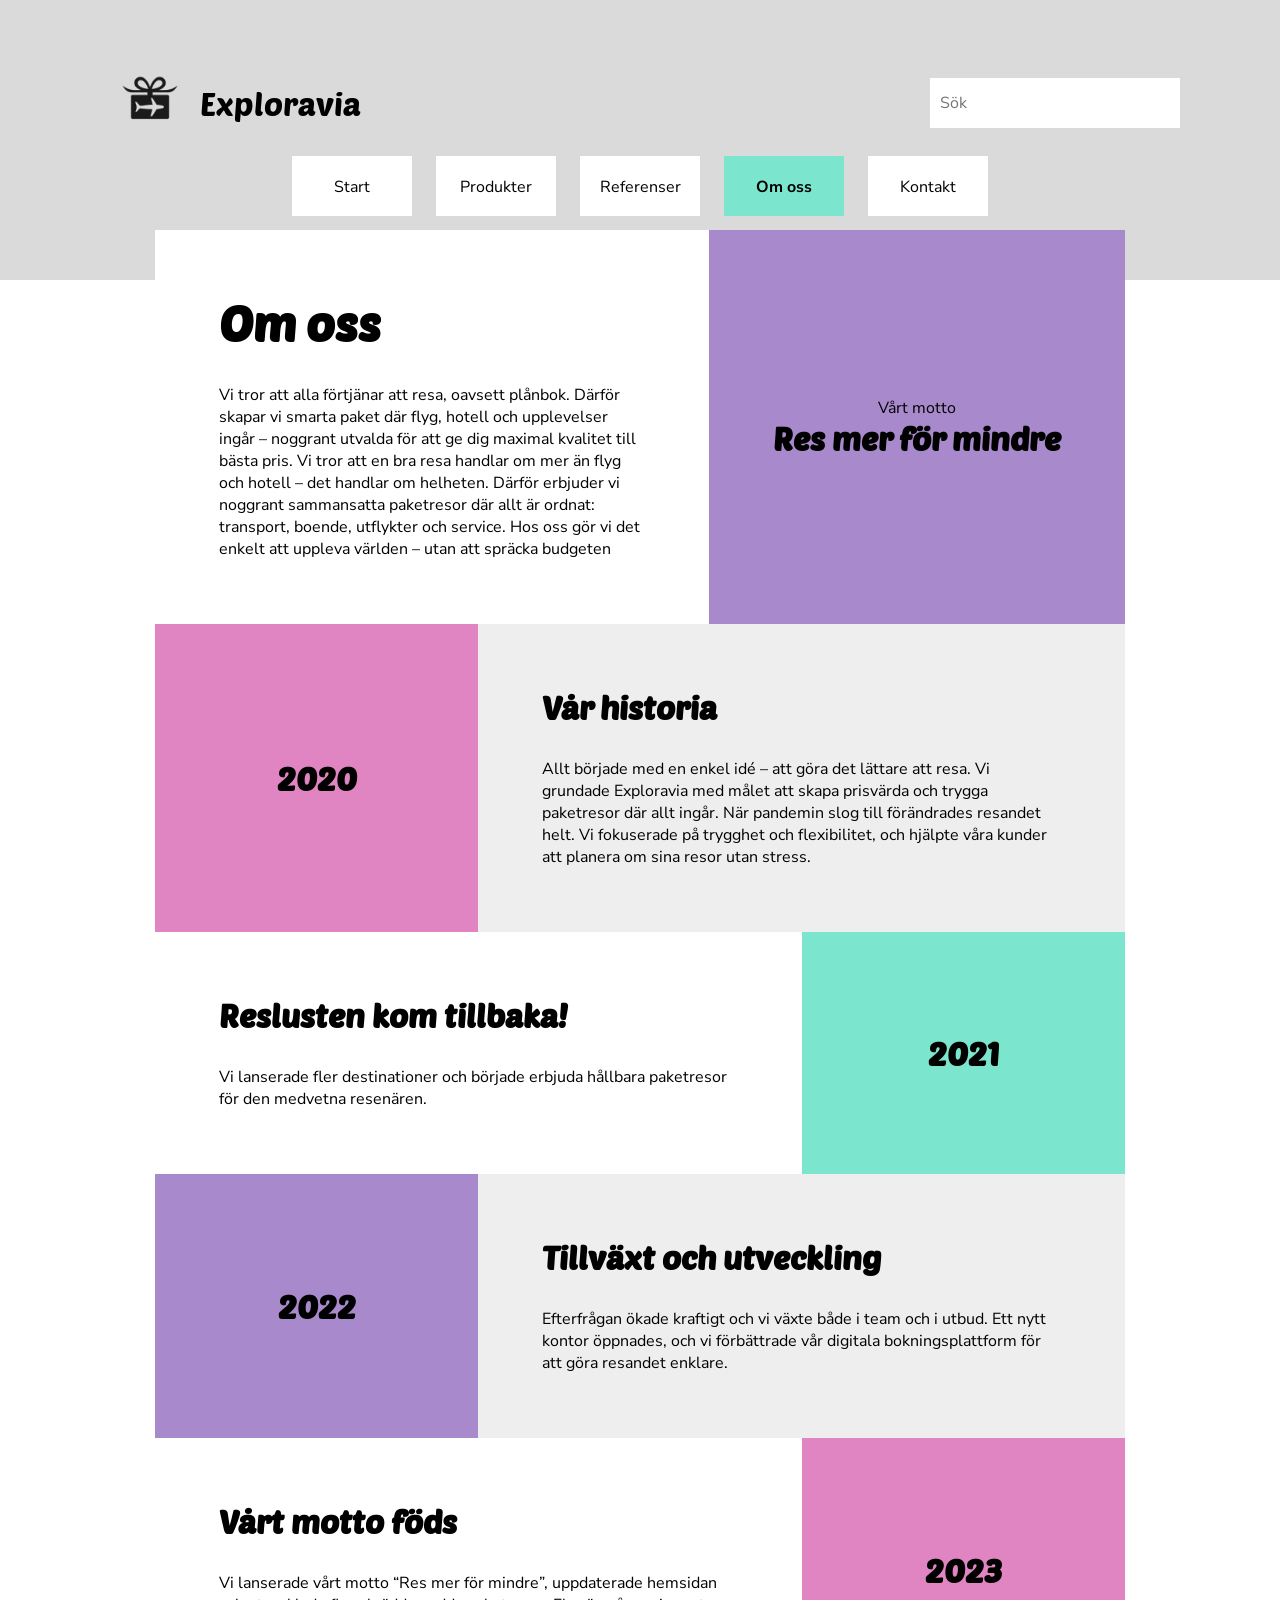
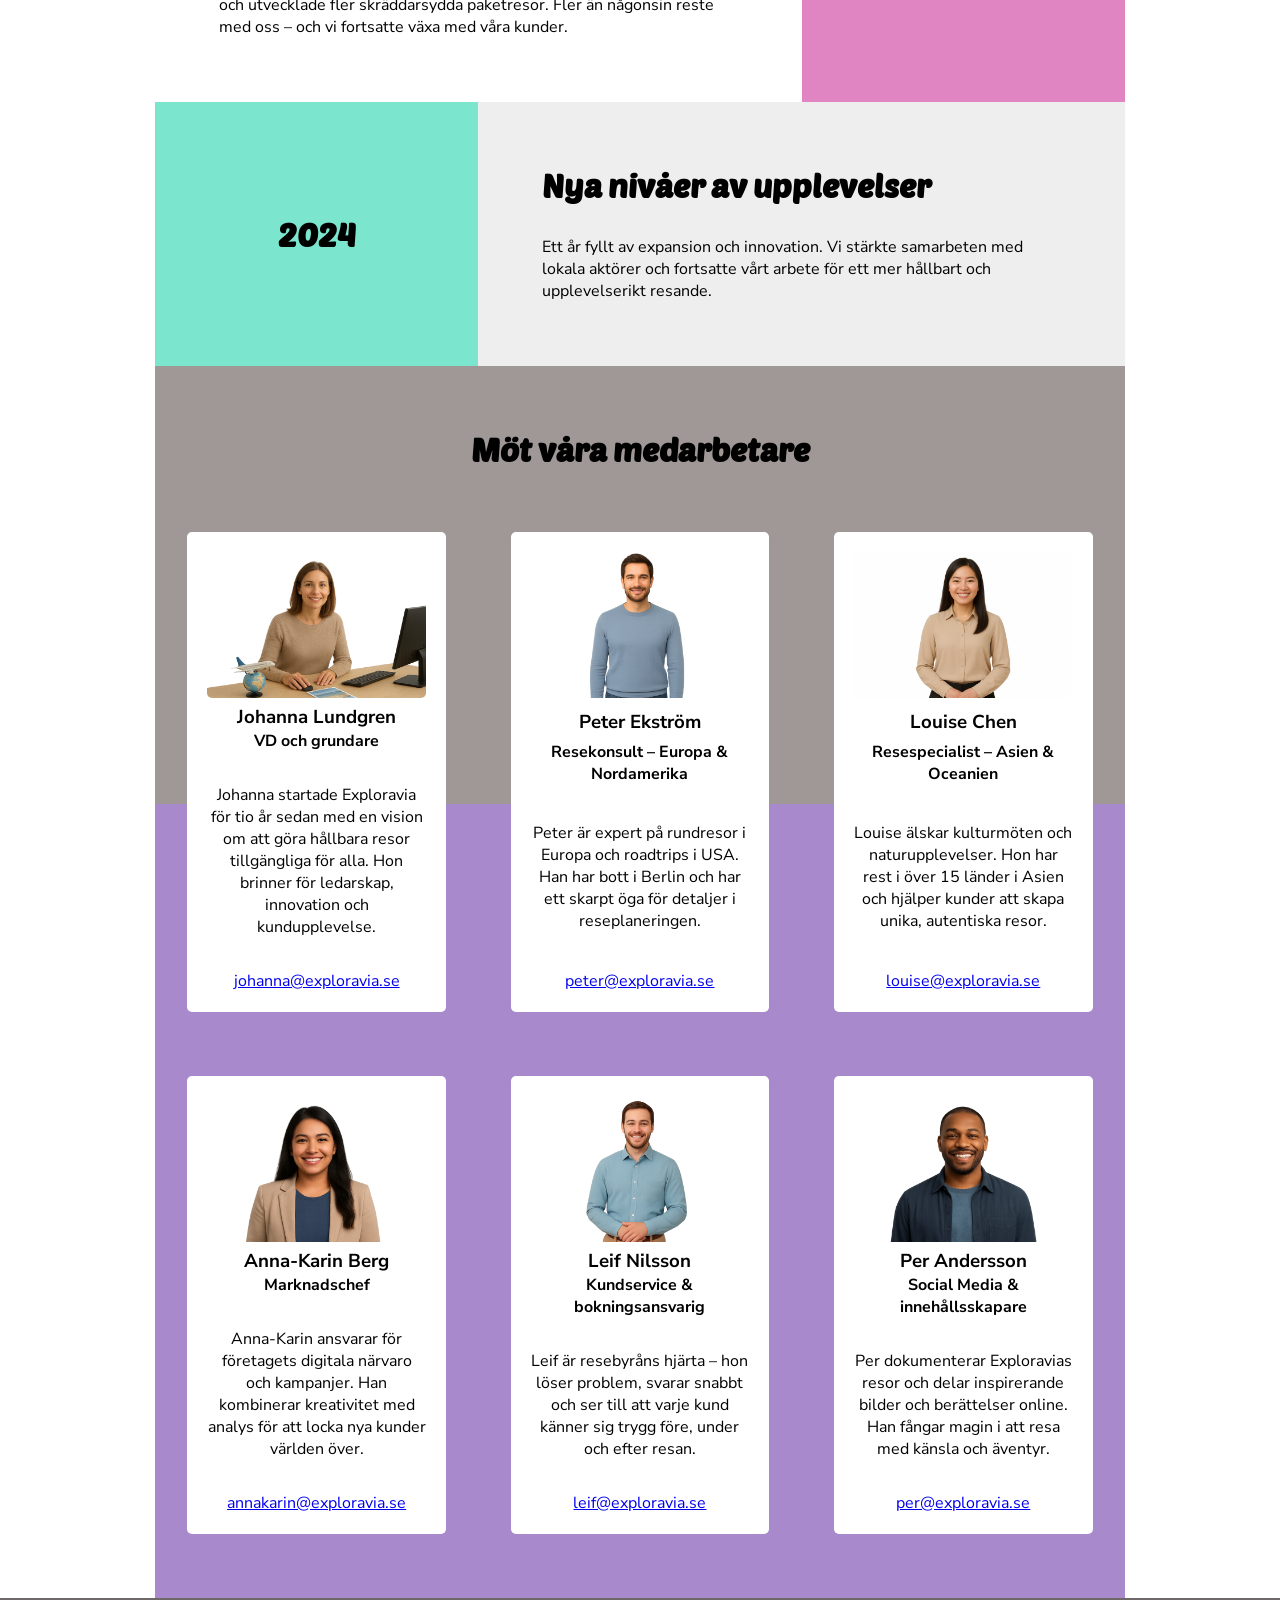
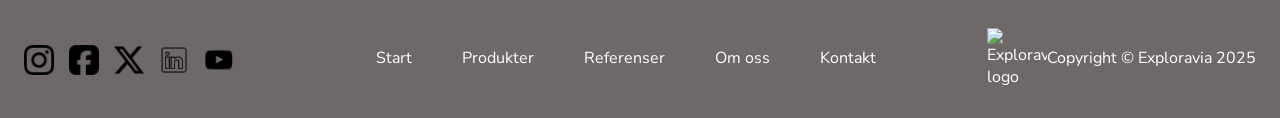
==== about.html @ cede9f7e "Made logo click-able again and css-cleanup" ====
<!DOCTYPE html>
<html lang="en">
<head>
    <meta charset="UTF-8">
    <meta name="viewport" content="width=device-width, initial-scale=1.0">
    <title>Om oss</title>
    <link rel="preconnect" href="https://fonts.googleapis.com">
    <link rel="preconnect" href="https://fonts.gstatic.com" crossorigin>
    <link href="https://fonts.googleapis.com/css2?family=Nunito+Sans:ital,opsz,wght@0,6..12,200..1000;1,6..12,200..1000&family=Quicksand:wght@300..700&family=Raleway:ital,wght@0,100..900;1,100..900&display=swap" rel="stylesheet">
    <link rel="preconnect" href="https://fonts.googleapis.com">
    <link rel="preconnect" href="https://fonts.gstatic.com" crossorigin>
    <link href="https://fonts.googleapis.com/css2?family=Nunito+Sans:ital,opsz,wght@0,6..12,200..1000;1,6..12,200..1000&family=Poetsen+One&family=Quicksand:wght@300..700&family=Raleway:ital,wght@0,100..900;1,100..900&display=swap" rel="stylesheet">
    <link rel="stylesheet" href="style.css">
</head>
<body>
    <header>
      <div class="logo-search">
        <div class="logo">
          <a href="/index.html">
            <img src="img/Logo-Exploravia.png" alt="Exploravia-logo">
          </a>
          <span class="logo-text">Exploravia</span>
        </div>
        <input type="text" name="Sök" placeholder="Sök" class="search">
      </div>
      <nav class="top-nav">
        <ul class="nav-links">
          <li><a href="/">Start</a></li>
          <li><a href="products.html">Produkter</a></li>
          <li><a href="references.html">Referenser</a></li>
          <li><a href="about.html" class="active-page">Om oss</a></li>
          <li><a href="contact.html">Kontakt</a></li>
        </ul>
      </nav>
    </header>
    <main>
        <div class="main-left-container">
            <div class="main-left-item1">
                <div>
                    <h1>Om oss</h1>
                    <p>Vi tror att alla förtjänar att resa, oavsett plånbok. Därför skapar vi smarta paket där flyg, hotell och upplevelser ingår – noggrant utvalda för att ge dig maximal kvalitet till bästa pris. Vi tror att en bra resa handlar om mer än flyg och hotell – det handlar om helheten. Därför erbjuder vi noggrant sammansatta paketresor där allt är ordnat: transport, boende, utflykter och service. Hos oss gör vi det enkelt att uppleva världen – utan att spräcka budgeten</p>
                </div>
            </div>
            <div class="main-left-item2">
                <div>
                    <p>Vårt motto</p>
                    <h2>Res mer för mindre</h2>
                </div>
            </div>
        </div>
        <div class="history-left-container">
            <div class="history-left-item1">
                <div>
                    <h2>2020</h2>
                </div>
            </div>
            <div class="history-left-item2">
                <div>
                    <h2>Vår historia</h2>
                    <p>Allt började med en enkel idé – att göra det lättare att resa. Vi grundade Exploravia med målet att skapa prisvärda och trygga paketresor där allt ingår. När pandemin slog till förändrades resandet helt. Vi fokuserade på trygghet och flexibilitet, och hjälpte våra kunder att planera om sina resor utan stress.</p>
                </div>
            </div>
        </div>
        <div class="history-right-container">
            <div class="history-right-item1">
                <div>
                    <h2>Reslusten kom tillbaka!</h2>
                    <p>Vi lanserade fler destinationer och började erbjuda hållbara paketresor för den medvetna resenären.</p>
                </div>
            </div>
            <div class="history-right-item2">
                <div>
                    <h2>2021</h2>
                </div>
            </div>
        </div>
        <div class="history-left-container">
            <div class="history-left-item3">
                <div>
                    <h2>2022</h2>
                </div>
            </div>
            <div class="history-left-item4">
                <div>
                    <h2>Tillväxt och utveckling</h2>
                    <p>Efterfrågan ökade kraftigt och vi växte både i team och i utbud. Ett nytt kontor öppnades, och vi förbättrade vår digitala bokningsplattform för att göra resandet enklare.</p>
                </div>
            </div>
        </div>
        <div class="history-right-container">
            <div class="history-right-item3">
                <div>
                    <h2>Vårt motto föds</h2>
                    <p>Vi lanserade vårt motto “Res mer för mindre”, uppdaterade hemsidan och utvecklade fler skräddarsydda paketresor. Fler än någonsin reste med oss – och vi fortsatte växa med våra kunder.</p>
                </div>
            </div>
            <div class="history-right-item4">
                <div>
                    <h2>2023</h2>
                </div>
            </div>
        </div>
        <div class="history-left-container">
            <div class="history-left-item5">
                <div>
                    <h2>2024</h2>
                </div>
            </div>
            <div class="history-left-item6">
                <div>
                    <h2>Nya nivåer av upplevelser</h2>
                    <p>Ett år fyllt av expansion och innovation. Vi stärkte samarbeten med lokala aktörer och fortsatte vårt arbete för ett mer hållbart och upplevelserikt resande.</p>
                </div>
            </div>
        </div>
        <div class="main-left-container">
            <div class="main-left-item4">
                <div>
                    <h2>Möt våra medarbetare</h2>
                </div>
            </div>
        </div>
            <div class="cards-container">
                <div class="card-item1">
                    <div class="card">
                        <div class="imgcontainer">
                            <img src="img/staff/VDn-johanna.png">
                        </div>
                        <h3>Johanna Lundgren</h3>
                        <h4>VD och grundare</h4>
                        <p>Johanna startade Exploravia för tio år sedan med en vision om att göra hållbara resor tillgängliga för alla. Hon brinner för ledarskap, innovation och kundupplevelse.</p>
                        <span><a href="mailto:johanna@exploravia.se">johanna@exploravia.se</a></span>
                    </div>
                </div>
                <div class="card-item2">
                    <div class="card">
                        <div class="imgcontainer">
                            <img src="img/staff/peter.png">
                        </div>
                        <h3>Peter Ekström</h3>
                        <h4>Resekonsult – Europa & Nordamerika</h4>
                        <p>Peter är expert på rundresor i Europa och roadtrips i USA. Han har bott i Berlin och har ett skarpt öga för detaljer i reseplaneringen.</p>
                        <span><a href="mailto:peter@exploravia.se">peter@exploravia.se</a></span>
                    </div>
                </div>
                <div class="card-item3">
                    <div class="card">
                        <div class="imgcontainer">
                            <img src="img/staff/louise.png">
                        </div>
                        <h3>Louise Chen</h3>
                        <h4>Resespecialist – Asien & Oceanien</h4>
                        <p>Louise älskar kulturmöten och naturupplevelser. Hon har rest i över 15 länder i Asien och hjälper kunder att skapa unika, autentiska resor.</p>
                        <span><a href="mailto:louise@exploravia.se">louise@exploravia.se</a></span>
                    </div>
                </div>
                <div class="card-item4">
                    <div class="card">
                        <div class="imgcontainer">
                            <img src="img/staff/anna-karin.png">
                        </div>
                        <h3>Anna-Karin Berg</h3>
                        <h4>Marknadschef</h4>
                        <p>Anna-Karin ansvarar för företagets digitala närvaro och kampanjer. Han kombinerar kreativitet med analys för att locka nya kunder världen över.</p>
                        <span><a href="mailto:annakarin@exploravia.se">annakarin@exploravia.se</a></span>
                    </div>
                </div>
                <div class="card-item5">
                    <div class="card">
                        <div class="imgcontainer">
                            <img src="img/staff/leif.png">
                        </div>
                        <h3>Leif Nilsson</h3>
                        <h4>Kundservice & bokningsansvarig</h4>
                        <p>Leif är resebyråns hjärta – hon löser problem, svarar snabbt och ser till att varje kund känner sig trygg före, under och efter resan.</p>
                        <span><a href="mailto:leif@exploravia.se">leif@exploravia.se</a></span>
                    </div>
                </div>
                <div class="card-item6">
                    <div class="card">
                        <div class="imgcontainer">
                            <img src="img/staff/per.png">
                        </div>
                        <h3>Per Andersson</h3>
                        <h4>Social Media & innehållsskapare</h4>
                        <p>Per dokumenterar Exploravias resor och delar inspirerande bilder och berättelser online. Han fångar magin i att resa med känsla och äventyr.</p>
                        <span><a href="mailto:per@exploravia.se">per@exploravia.se</a></span>
                    </div>
                </div>
            </div>
        </div>
    </main>
    <footer>
      <div class="footer-socials">
        <ul>
          <li><a target="_blank" href="https://www.instagram.com/"><img src="img/icons/black-instagram-icon.png"></a></li>
          <li><a target="_blank" href="https://www.facebook.com/?locale=sv_SE"><img src="img/icons/facebook-square-black-icon.png"></a>
          <li><a target="_blank" href="https://x.com/"><img src="img/icons/x-social-media-black-icon.png"></a></li>
          <li><a target="_blank" href="https://www.linkedin.com/"><img src="img/icons/icons8-linkedin-50.png"></a></li>
          <li><a target="_blank" href="https://www.youtube.com/"><img src="img/icons/youtube-icon.png"></a></li>
        </ul>
      </div>
      <div class="footer-links">
        <ul>
          <li><a href="/">Start</a></li>
          <li><a href="/products.html">Produkter</a></li>
          <li><a href="/references.html">Referenser</a></li>
          <li><a href="/about.html">Om oss</a></li>
          <li><a href="/contact.html">Kontakt</a></li>
        </ul>
      </div>
      <div class="footer-logo">
        <img src="img/Logo-exploravia.png" alt="Exploravia-logo">
        <div class="footer-copyright">
        <span>Copyright © Exploravia 2025</span>
        </div>
      </div>
    </footer>
</body>
</html>
---- style.css ----
* {
    box-sizing: border-box;
    margin: 0;
    padding: 0;
}

body {
    /* margin: 0 auto;
    padding: 0; */
    /* max-width: 60.625rem;
    background-color: #E5E5E5; */
    font-family: Nunito Sans, 'Gill Sans', 'Gill Sans MT', Calibri, sans-serif;
}

header {
    background-color: #dbdada;
    margin: 0;
    height: 280px;
    display: flex;
    /* justify-content: center;
    align-items: center; */
    flex-direction: column;
    position: relative;
    z-index: 1;
    padding: 0 50px;
}

.logo {
    display: flex;
    align-items: center;
}

.logo-search {
    display: flex;
    justify-content: space-between;
    padding: 50px;
    padding-bottom: 0;
    align-items: center;
}

.logo img {
    width: 100px;
}

.logo-text {
    font-family: Poetsen One, 'Gill Sans', 'Gill Sans MT', Calibri, sans-serif;
    color: #000000;
    font-size: 2em;
}

.search {
    background-color: #FFFFFF;
    color: #000000;
    height: 50px;
    width: 250px;
    padding: 10px;
    border: none;
    font-family: Nunito Sans, 'Gill Sans', 'Gill Sans MT', Calibri, sans-serif;
    font-size: 100%;
    box-sizing: border-box;
    transition: 0.1s;
}

.search:focus {
    outline: none;
    border: 3px solid #A889CB;
}

.top-nav {
    display: flex;
    justify-content: center;
    align-items: center;
    gap: 24px;
}

.nav-links {
    display: flex;
    gap: 24px;
    list-style-type: none;
    margin: 0;
    padding: 0;
}

.nav-links li {
    float: left;
}

.nav-links li a:hover {
    background-color: #7CE5CD;
    font-weight: bold;
}

.nav-links li a.active-page {
    background-color: #7CE5CD;
    font-weight: bold;
}

.top-nav a {
    background-color: #FFFFFF;
    height: 60px;
    width: 120px;
    text-decoration: none;
    color: #000000;
    padding: 20px;
    text-align: center;
    display: block;
}

.contact-page {
    display: flex;
    flex-direction: column;
    align-items: center;
    width: 970px;
    position: relative;
    z-index: 2;
    margin-top: -50px;
}

.contact-page h1 {
    padding: 20px;
}

.contact-page h2 {
    padding: 40px;
}

.contact-head-background {
    background-color: #E085C2;
    width: 970px;
    text-align: center;
}

.contact-boxes {
    display: flex;
    flex-direction: row;
    background-color: #dbdada;
    width: 970px;
    justify-content: space-around;
}

.contact-info {
    display: flex;
    flex-direction: column;
    padding: 20px;
    width: 500px;
    gap: 40px;
}

.contact-info-head {
    text-align: center;
}

.icon-text-alignment {
    display: flex;
    flex-direction: row;
    justify-content: space-around;
    margin-top: 20px;
}

.contact-info p, .contact-info span {
    font-size:1.25em;
}

.contact-icons {
    display:flex;
    flex-direction: column;
    gap: 50px;
}

.contact-icons-text {
    display:flex;
    flex-direction: column;
    justify-content: center;
    gap: 128px;
}

.form {
    padding: 20px;
}

form {
    display: flex;
    flex-direction: column;
    width: 380px;
}

form input[type=text], form input[type=email], textarea, select {
    width: 100%;
    padding: 10px;
    border: none;
    font-family: Nunito Sans, 'Gill Sans', 'Gill Sans MT', Calibri, sans-serif;
    font-size: 100%;
    box-sizing: border-box;
    transition: 0.1s;
    color: #000000;
    margin-bottom: 30px;
}

form input[type=text]:focus {
    outline: none;
    border: 3px solid #A889CB;
}

form input[type=email]:focus {
    outline: none;
    border: 3px solid #A889CB;
}

select:focus {
    outline: none;
    border: 3px solid #A889CB;
}

select:hover {
    cursor: pointer;
    text-decoration: underline;
}

textarea {
    resize: none;
    height: 250px;
}

textarea:focus {
    outline: none;
    border: 3px solid #A889CB;
}

input[type=submit] {
    background-color: #7CE5CD;
    border: none;
    font-family: Nunito Sans, 'Gill Sans', 'Gill Sans MT', Calibri, sans-serif;
    padding: 8px;
    width: 80px;
}

input[type=submit]:hover {
    cursor: pointer;
    font-weight: bold;
}

.contact-location {
    display: flex;
    background-color: #dbdada;
    width: 970px;
    flex-direction: column;
    align-items: center;
    padding: 80px;
    gap: 30px;
}

.contact-location p {
    max-width: 600px;
    text-align: center;
    margin-top: -30px;
    
}

.contact-pin img {
    max-width: 100px;
    margin-bottom: 20px;
}

.business-image img {
    max-width: 400px;
}

h1 {
    font-size: 3em;
    font-family: Poetsen One, 'Gill Sans', 'Gill Sans MT', Calibri, sans-serif;
}

h2 {
    font-size: 2em;
    font-family: Poetsen One, 'Gill Sans', 'Gill Sans MT', Calibri, sans-serif;
}

.history-left-container {
    display: grid;
    padding: 0em;
    grid-template-columns: 2fr 4fr;
    grid-template-rows: auto auto;
    background-color: #A09797;
}

.history-left-item1 {
    grid-row-start: 1;
    grid-row-end: 2;
    grid-column-start: 1;
    grid-column-end: 2;
    display: flex;
    justify-content: center;
    align-items: center;
    padding: 4em;
    background-color: #E085C2;
}

.history-left-item2 {
    grid-row-start: 1;
    grid-row-end: 2;
    grid-column-start: 2;
    grid-column-end: 3;
    display: flex;
    justify-content: center;
    align-items: center;
    padding: 4em;
    background-color: #EEEEEE;
}

.history-left-item3 {
    grid-row-start: 1;
    grid-row-end: 2;
    grid-column-start: 1;
    grid-column-end: 2;
    display: flex;
    justify-content: center;
    align-items: center;
    padding: 4em;
    background-color: #A889CB;
}

.history-left-item4 {
    grid-row-start: 1;
    grid-row-end: 2;
    grid-column-start: 2;
    grid-column-end: 3;
    display: flex;
    justify-content: center;
    align-items: center;
    padding: 4em;
    background-color: #EEEEEE;
}

.history-left-item5 {
    grid-row-start: 1;
    grid-row-end: 2;
    grid-column-start: 1;
    grid-column-end: 2;
    display: flex;
    justify-content: center;
    align-items: center;
    padding: 4em;
    background-color: #7CE5CD;
}

.history-left-item6 {
    grid-row-start: 1;
    grid-row-end: 2;
    grid-column-start: 2;
    grid-column-end: 3;
    display: flex;
    justify-content: center;
    align-items: center;
    padding: 4em;
    background-color: #EEEEEE;
}

.history-right-container {
    display: grid;
    padding: 0em;
    grid-template-columns: 4fr 2fr;
    grid-template-rows: auto auto;
}

.history-right-item1 {
    /* padding: 0 2em; */
    grid-row-start: 2;
    grid-row-end: 3;
    grid-column-start: 1;
    grid-column-end: 2;
    display: flex;
    justify-content: center;
    align-items: flex-start;
    padding: 4em;
    background-color: #FFFFFF;
}

.history-right-item2 {
    grid-row-start: 2;
    grid-row-end: 3;
    grid-column-start: 2;
    grid-column-end: 3;
    display: flex;
    justify-content: center;
    align-items: center;
    text-align: center;
    background-color: #7CE5CD;
}

.history-right-item3 {
    /* padding: 0 2em; */
    grid-row-start: 2;
    grid-row-end: 3;
    grid-column-start: 1;
    grid-column-end: 2;
    display: flex;
    justify-content: center;
    align-items: flex-start;
    padding: 4em;
    background-color: #FFFFFF;
}

.history-right-item4 {
    grid-row-start: 2;
    grid-row-end: 3;
    grid-column-start: 2;
    grid-column-end: 3;
    display: flex;
    justify-content: center;
    align-items: center;
    text-align: center;
    background-color: #E085C2;
}

.cards-container {
    display: grid;
    grid-template-columns: 1fr 1fr 1fr;
    grid-template-rows: 1fr;
    padding: 0;
    background-color: #A09797;
}

.card {
    text-align: center;
    background-color: #fff;
    width: 80%;
    padding: 20px;
    border-radius: 5px;
    display: flex;
    flex-direction: column;
    justify-content: space-between;
    /* align-items: center; */
}

.card img {
    max-width: 100%;
    height: auto;
    border-radius: 5px;
}

.card-item1, .card-item2, .card-item3, .card-item4, .card-item5, .card-item6, .card-item7, .card-item8, .card-item9, .card-item10, .card-item11, .card-item12 {
    display: flex;
    justify-content: center;
    padding: 0;
    padding-bottom: 4rem;
}

.card-item1 {
    grid-row-start: 1;
    grid-row-end: 1;
    grid-column-start: 1;
    grid-column-end: 2;
}

.card-item2 {
    grid-row-start: 1;
    grid-row-end: 1;
    grid-column-start: 2;
    grid-column-end: 3;
}

.card-item3 {
    grid-row-start: 1;
    grid-row-end: 1;
    grid-column-start: 3;
    grid-column-end: 4;
}

.card-item1, .card-item2, .card-item3 {
    background: linear-gradient(#A09797 50%, #A889CB 50%);
}

.card-item4, .card-item5, .card-item6, .card-item7, .card-item8, .card-item9, .card-item10, .card-item11, .card-item12 {
    background:#A889CB 100%;
}

.index-container {
    display: grid;
    padding: 0em;
    grid-template-columns: 1fr 1fr;
    grid-template-rows: auto auto;
    position: relative;
    z-index: 2;
    margin-top: -50px;
}

.index-item1 {
    grid-row-start: 1;
    grid-row-end: 3;
    grid-column-start: 1;
    grid-column-end: 2;
    display: flex;
    justify-content: center;
    align-items: flex-start;
    background-color: #FFFFFF;
    padding: 4rem;
}

.index-item2 {
    grid-row-start: 1;
    grid-row-end: 2;
    grid-column-start: 2;
    grid-column-end: 3;
    display: flex;
    justify-content: center;
    align-items: center;
    text-align: center;
    background-color: #A889CB;
    padding: 4rem;
}

.index-item3 {
    /* padding: 0 2em; */
    grid-row-start: 2;
    grid-row-end: 3;
    grid-column-start: 2;
    grid-column-end: 3;
    justify-content: center;
    display: flex;
    align-items: center;
    text-align: center;
    background-color: #E085C2;
    padding: 4rem;
}

.index-item4 {
    grid-row-start: 2;
    grid-row-end: 3;
    grid-column-start: 2;
    grid-column-end: 3;
    justify-content: center;
    display: flex;
    align-items: center;
    text-align: center;
}

.main-container {
    display: grid;
    padding: 0em;
    grid-template-columns: 4fr 3fr;
    grid-template-rows: auto auto;
    background-color: #A09797;
    position: relative;
    z-index: 2;
    margin-top: -50px;

}

.main-item1 {
    /* padding: 0em; */
    grid-row-start: 1;
    grid-row-end: 1;
    grid-column-start: 1;
    grid-column-end: 2;
    display: flex;
    align-items: flex-start;
    justify-content: center;
    padding: 4em;
}

.main-item2 {
    /* padding: 0em; */
    grid-row-start: 1;
    grid-row-end: 1;
    grid-column-start: 2;
    grid-column-end: 3;
    display: flex;
    align-items: flex-start;
    justify-content: center;
    padding: 4em;
    font-weight: bold;
    font-size: 1.1em;
}

.main-item3 {
    /* padding: 0em; */
    grid-row-start: 2;
    grid-row-end: 2;
    grid-column-start: 1;
    grid-column-end: 3;
    display: flex;
    align-items: flex-start;
    justify-content: center;
    padding: 0 4em 4em 4em;
}

 p {
    margin: 2em 0;
}

 p:last-child {
    margin-bottom: 0;
}

main {
    margin: 0 auto;
    padding: 0;
    max-width: 60.625rem;
    background-color: #A09797;
    position: relative;
    z-index: 2;
    margin-top: -50px;
}

.main-left-container {
    display: grid;
    padding: 0em;
    grid-template-columns: 4fr 3fr;
    grid-template-rows: auto auto;
    background-color: #A09797;

}

.main-left-item1 {
    grid-row-start: 1;
    grid-row-end: 2;
    grid-column-start: 1;
    grid-column-end: 2;
    display: flex;
    justify-content: center;
    align-items: flex-start;
    padding: 4em;
    background-color: #FFFFFF;
}

.main-left-item2 {
    grid-row-start: 1;
    grid-row-end: 2;
    grid-column-start: 2;
    grid-column-end: 3;
    display: flex;
    justify-content: center;
    align-items: center;
    text-align: center;
    background-color: #A889CB;
}

.main-left-item2 p, .main-item2 p, .index-item2 p, .index-item3 p, .main-item3 p:first-child {
    margin: 0;
}

.main-left-item3 {
    grid-row-start: 1;
    grid-row-end: 2;
    grid-column-start: 1;
    grid-column-end: 3;
    display: flex;
    justify-content: center;
    align-items: center;
    text-align: center;
    padding: 4em;
    background-color: #A889CB;
}

.main-left-item4 {
    grid-row-start: 1;
    grid-row-end: 2;
    grid-column-start: 1;
    grid-column-end: 3;
    display: flex;
    justify-content: center;
    align-items: center;
    text-align: center;
    padding: 4em;
    background-color: #A09797;
}

button a {
    color: #000;
    text-decoration: none;
}

button {
    background-color: #7CE5CD;
    font-family: Nunito Sans, 'Gill Sans', 'Gill Sans MT', Calibri, sans-serif;
    border: none;
    border-radius: 15px;
    font-weight: bold;
    padding: 10px 40px;
    text-align: center;
    display: inline-block;
    margin: 4px 2px;
    cursor: pointer;
    transition-duration: 0.3s;
    margin-top: 36px;
    font-size: medium;
}

button:hover {
    box-shadow: 0 0 6px 6px rgba(110, 104, 104, 0.28);
}

.index-container button {
    background-color: #7CE5CD;
    color: #fff;
}

.references-container {
    display: grid;
    grid-template-rows: auto auto;
    grid-template-columns: 1fr 1fr 1fr;
}

.references-item1, .references-item2, .references-item3, .references-item4, .references-item5, .references-item6, .references-item8 {
    padding: 2em;
}

div[class^="references-item"] {
    text-align: center;
}

.references-item1 {
    grid-row-start: 1;
    grid-row-end: 2;
    grid-column-start: 1;
    grid-column-end: 2;
    background-color: #E085C2;
    display: flex;
    align-items: flex-start;
}

.references-item2 {
    grid-row-start: 1;
    grid-row-end: 2;
    grid-column-start: 2;
    grid-column-end: 3;
    background-color: #D9D9D9;
    display: flex;
    align-items: flex-start;
}

.references-item3 {
    grid-row-start: 1;
    grid-row-end: 2;
    grid-column-start: 3;
    grid-column-end: 4;
    background-color: #7CE5CD;
    display: flex;
    align-items: flex-start;
}

.references-item4 {
    grid-row-start: 2;
    grid-row-end: 3;
    grid-column-start: 1;
    grid-column-end: 2;
    background-color: #D9D9D9;
    display: flex;
    align-items: flex-start;
}

.references-item5 {
    grid-row-start: 2;
    grid-row-end: 3;
    grid-column-start: 2;
    grid-column-end: 3;
    background-color: #A889CB;
    display: flex;
    align-items: flex-start;
}

.references-item6 {
    grid-row-start: 2;
    grid-row-end: 3;
    grid-column-start: 3;
    grid-column-end: 4;
    background-color: #D9D9D9;
    display: flex;
    align-items: flex-start;
}

footer {
    background-color: #6E6868;
    color: #ffffff;
    padding: 1.5em;
    display: flex;
    justify-content: space-between;
    align-items: center;
    height: 120px;
}

footer ul {
    padding: 0;
    list-style: none;
}

footer ul li a {
    text-decoration: none;
}

footer ul li a:hover {
    font-weight: bold;
}

footer ul li a {
    color: #ffffff;
}

.footer-socials img {
    max-height: 30px;
}

.footer-socials {
    margin-top: 10px;
    display: flex;
    align-items: center;
    max-height: 30px;

}

.footer-socials ul {
    display: flex;
    gap: 15px;
    align-items: center;
    max-height: 30px;
}

.footer-links ul {
    display: flex;
    align-items: center;
    gap: 50px;
    margin-left: 30px;
}

.footer-logo {
    display: flex;
    align-items: center;  
}

.footer-logo img {
    width: 60px;    
}
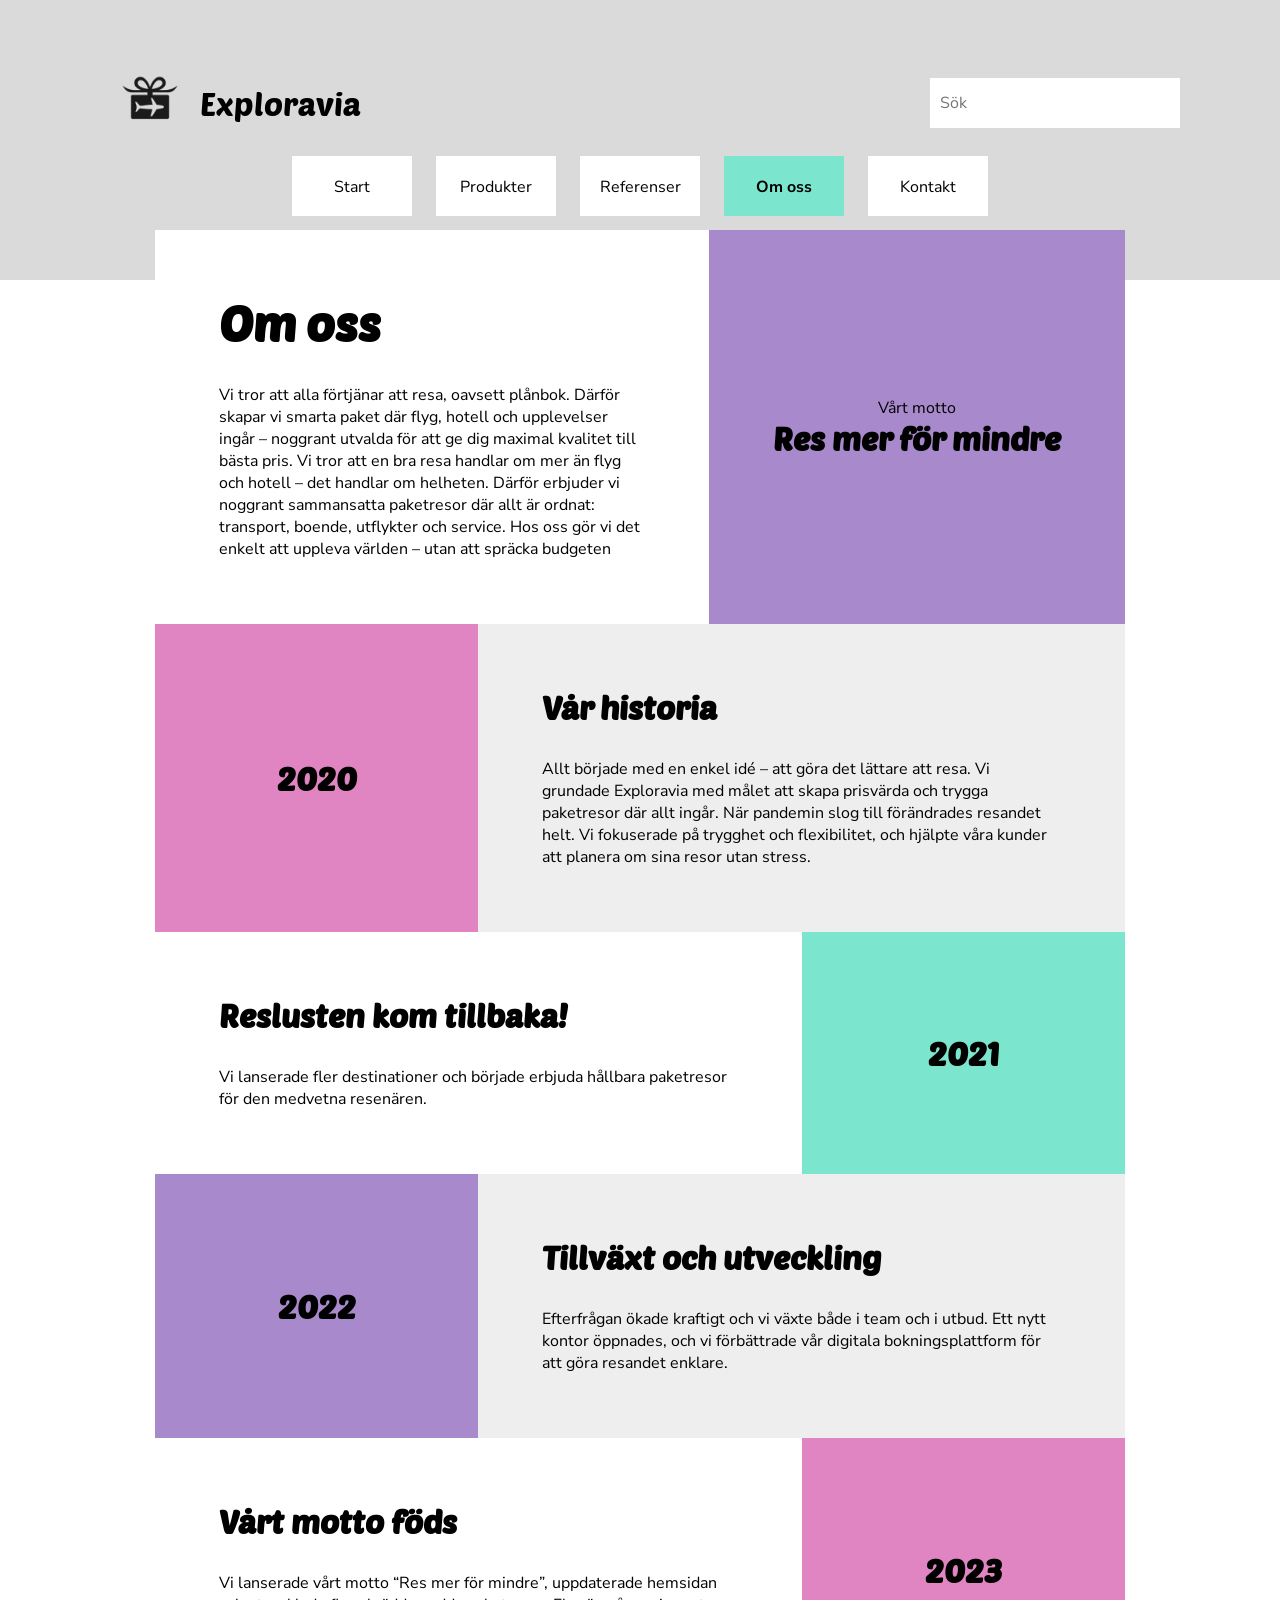
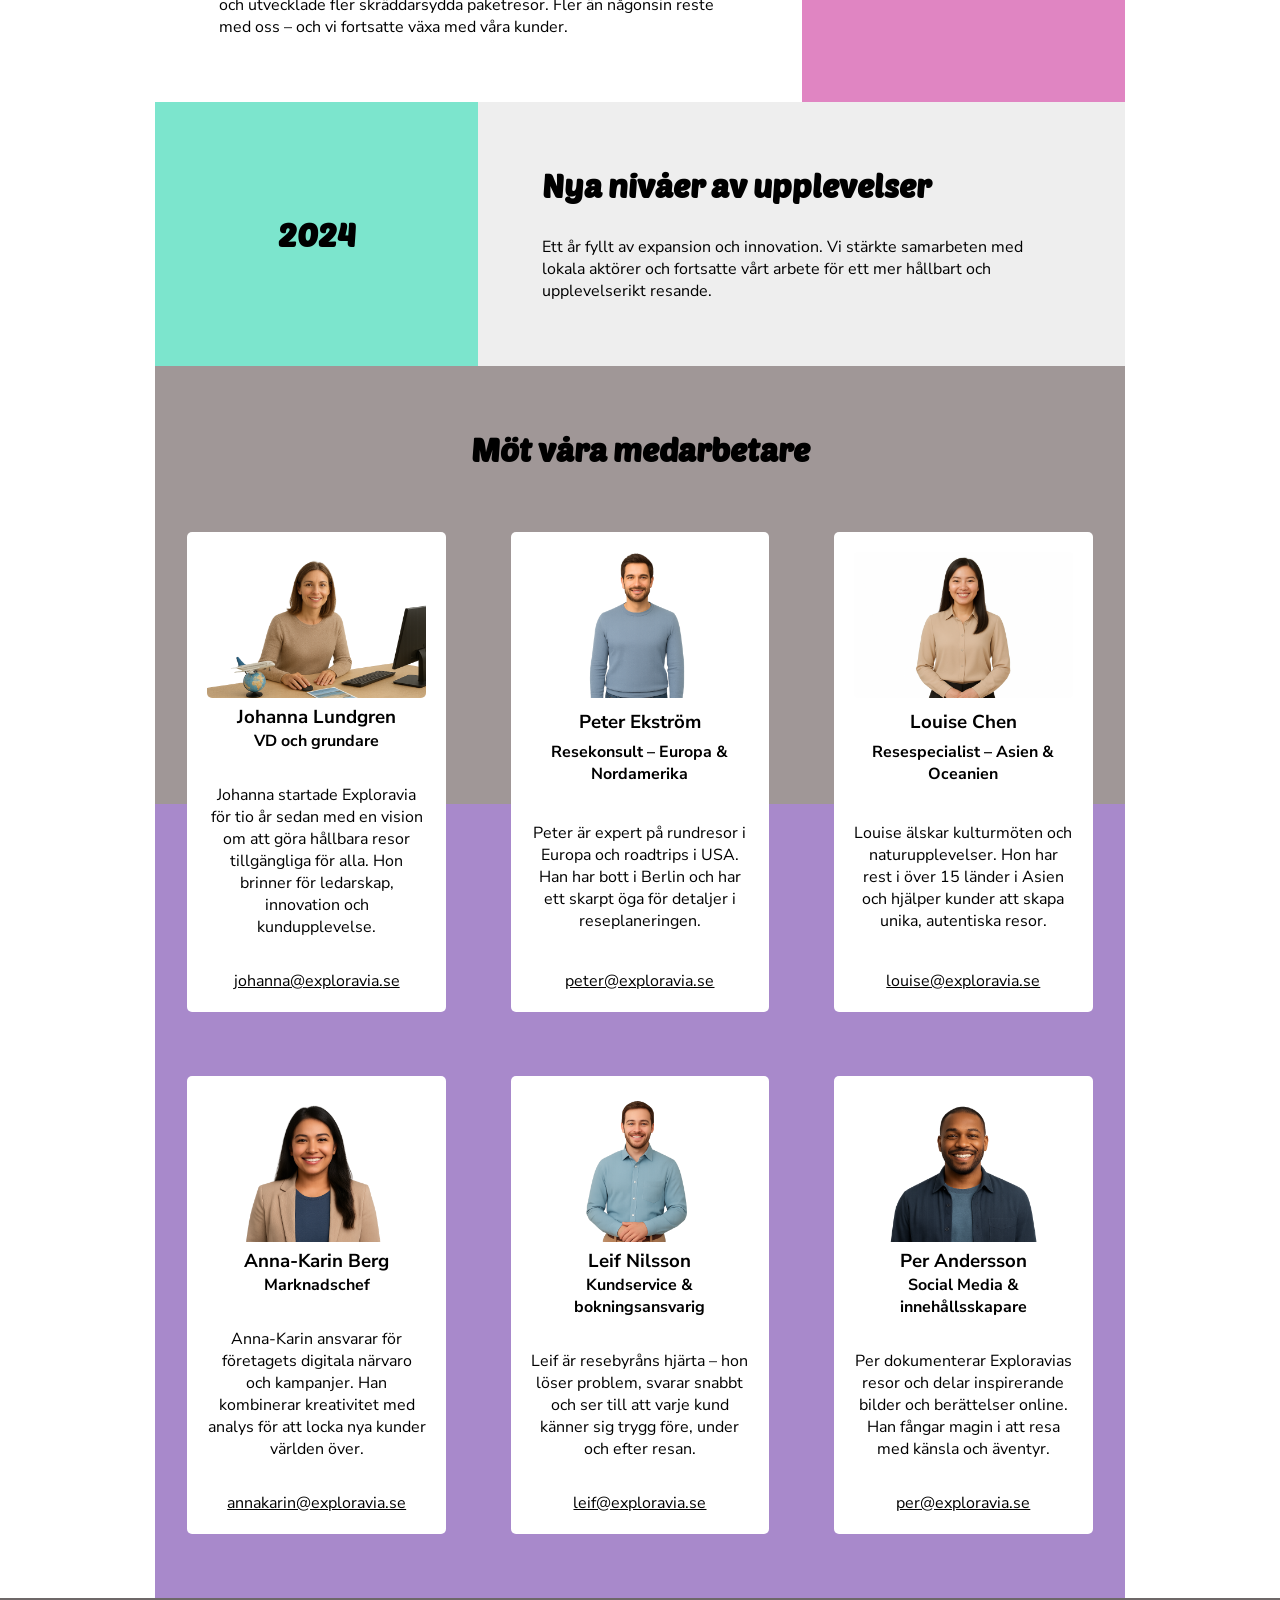
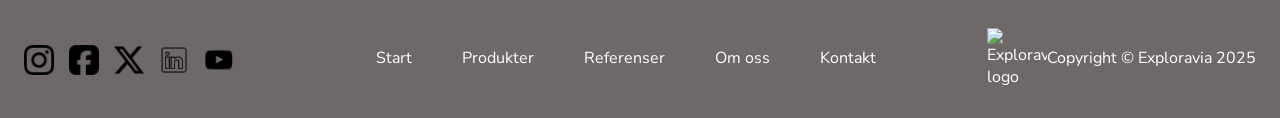
==== commit 735be9df: "Merge branch 'Ellen' of https://github.com/ellenfredholm-ctrl/Projektarbete---Foretagssida into alex" ====
--- a/about.html
+++ b/about.html
@@ -129,7 +129,7 @@
                         <h3>Johanna Lundgren</h3>
                         <h4>VD och grundare</h4>
                         <p>Johanna startade Exploravia för tio år sedan med en vision om att göra hållbara resor tillgängliga för alla. Hon brinner för ledarskap, innovation och kundupplevelse.</p>
-                        <span><a href="mailto:johanna@exploravia.se">johanna@exploravia.se</a></span>
+                        <span><a href="mailto:johanna@exploravia.se" class="email-link">johanna@exploravia.se</a></span>
                     </div>
                 </div>
                 <div class="card-item2">
@@ -140,7 +140,7 @@
                         <h3>Peter Ekström</h3>
                         <h4>Resekonsult – Europa & Nordamerika</h4>
                         <p>Peter är expert på rundresor i Europa och roadtrips i USA. Han har bott i Berlin och har ett skarpt öga för detaljer i reseplaneringen.</p>
-                        <span><a href="mailto:peter@exploravia.se">peter@exploravia.se</a></span>
+                        <span><a href="mailto:peter@exploravia.se" class="email-link">peter@exploravia.se</a></span>
                     </div>
                 </div>
                 <div class="card-item3">
@@ -151,7 +151,7 @@
                         <h3>Louise Chen</h3>
                         <h4>Resespecialist – Asien & Oceanien</h4>
                         <p>Louise älskar kulturmöten och naturupplevelser. Hon har rest i över 15 länder i Asien och hjälper kunder att skapa unika, autentiska resor.</p>
-                        <span><a href="mailto:louise@exploravia.se">louise@exploravia.se</a></span>
+                        <span><a href="mailto:louise@exploravia.se" class="email-link">louise@exploravia.se</a></span>
                     </div>
                 </div>
                 <div class="card-item4">
@@ -162,7 +162,7 @@
                         <h3>Anna-Karin Berg</h3>
                         <h4>Marknadschef</h4>
                         <p>Anna-Karin ansvarar för företagets digitala närvaro och kampanjer. Han kombinerar kreativitet med analys för att locka nya kunder världen över.</p>
-                        <span><a href="mailto:annakarin@exploravia.se">annakarin@exploravia.se</a></span>
+                        <span><a href="mailto:annakarin@exploravia.se" class="email-link">annakarin@exploravia.se</a></span>
                     </div>
                 </div>
                 <div class="card-item5">
@@ -173,7 +173,7 @@
                         <h3>Leif Nilsson</h3>
                         <h4>Kundservice & bokningsansvarig</h4>
                         <p>Leif är resebyråns hjärta – hon löser problem, svarar snabbt och ser till att varje kund känner sig trygg före, under och efter resan.</p>
-                        <span><a href="mailto:leif@exploravia.se">leif@exploravia.se</a></span>
+                        <span><a href="mailto:leif@exploravia.se" class="email-link">leif@exploravia.se</a></span>
                     </div>
                 </div>
                 <div class="card-item6">
@@ -184,7 +184,7 @@
                         <h3>Per Andersson</h3>
                         <h4>Social Media & innehållsskapare</h4>
                         <p>Per dokumenterar Exploravias resor och delar inspirerande bilder och berättelser online. Han fångar magin i att resa med känsla och äventyr.</p>
-                        <span><a href="mailto:per@exploravia.se">per@exploravia.se</a></span>
+                        <span><a href="mailto:per@exploravia.se" class="email-link">per@exploravia.se</a></span>
                     </div>
                 </div>
             </div>
--- a/style.css
+++ b/style.css
@@ -670,6 +670,10 @@
     text-decoration: none;
 }
 
+a.email-link {
+    color: #000000;
+}
+
 button {
     background-color: #7CE5CD;
     font-family: Nunito Sans, 'Gill Sans', 'Gill Sans MT', Calibri, sans-serif;
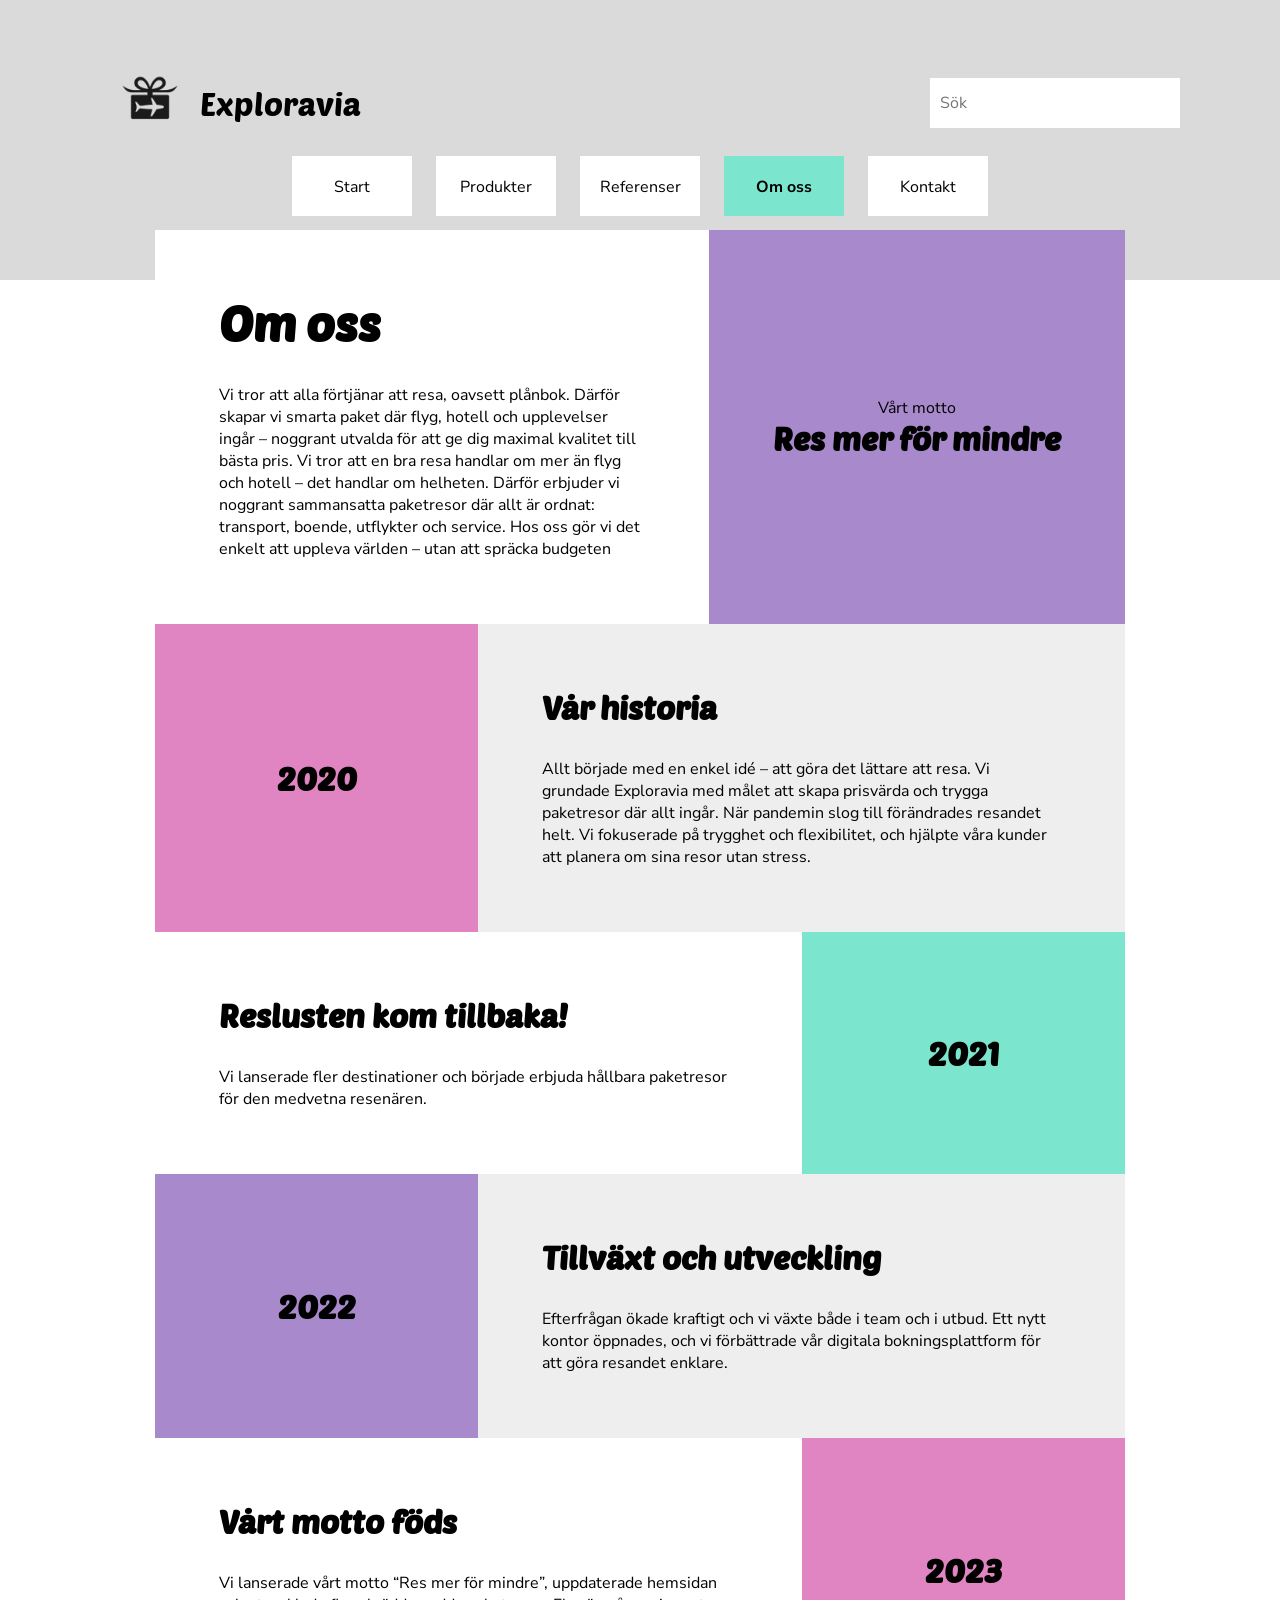
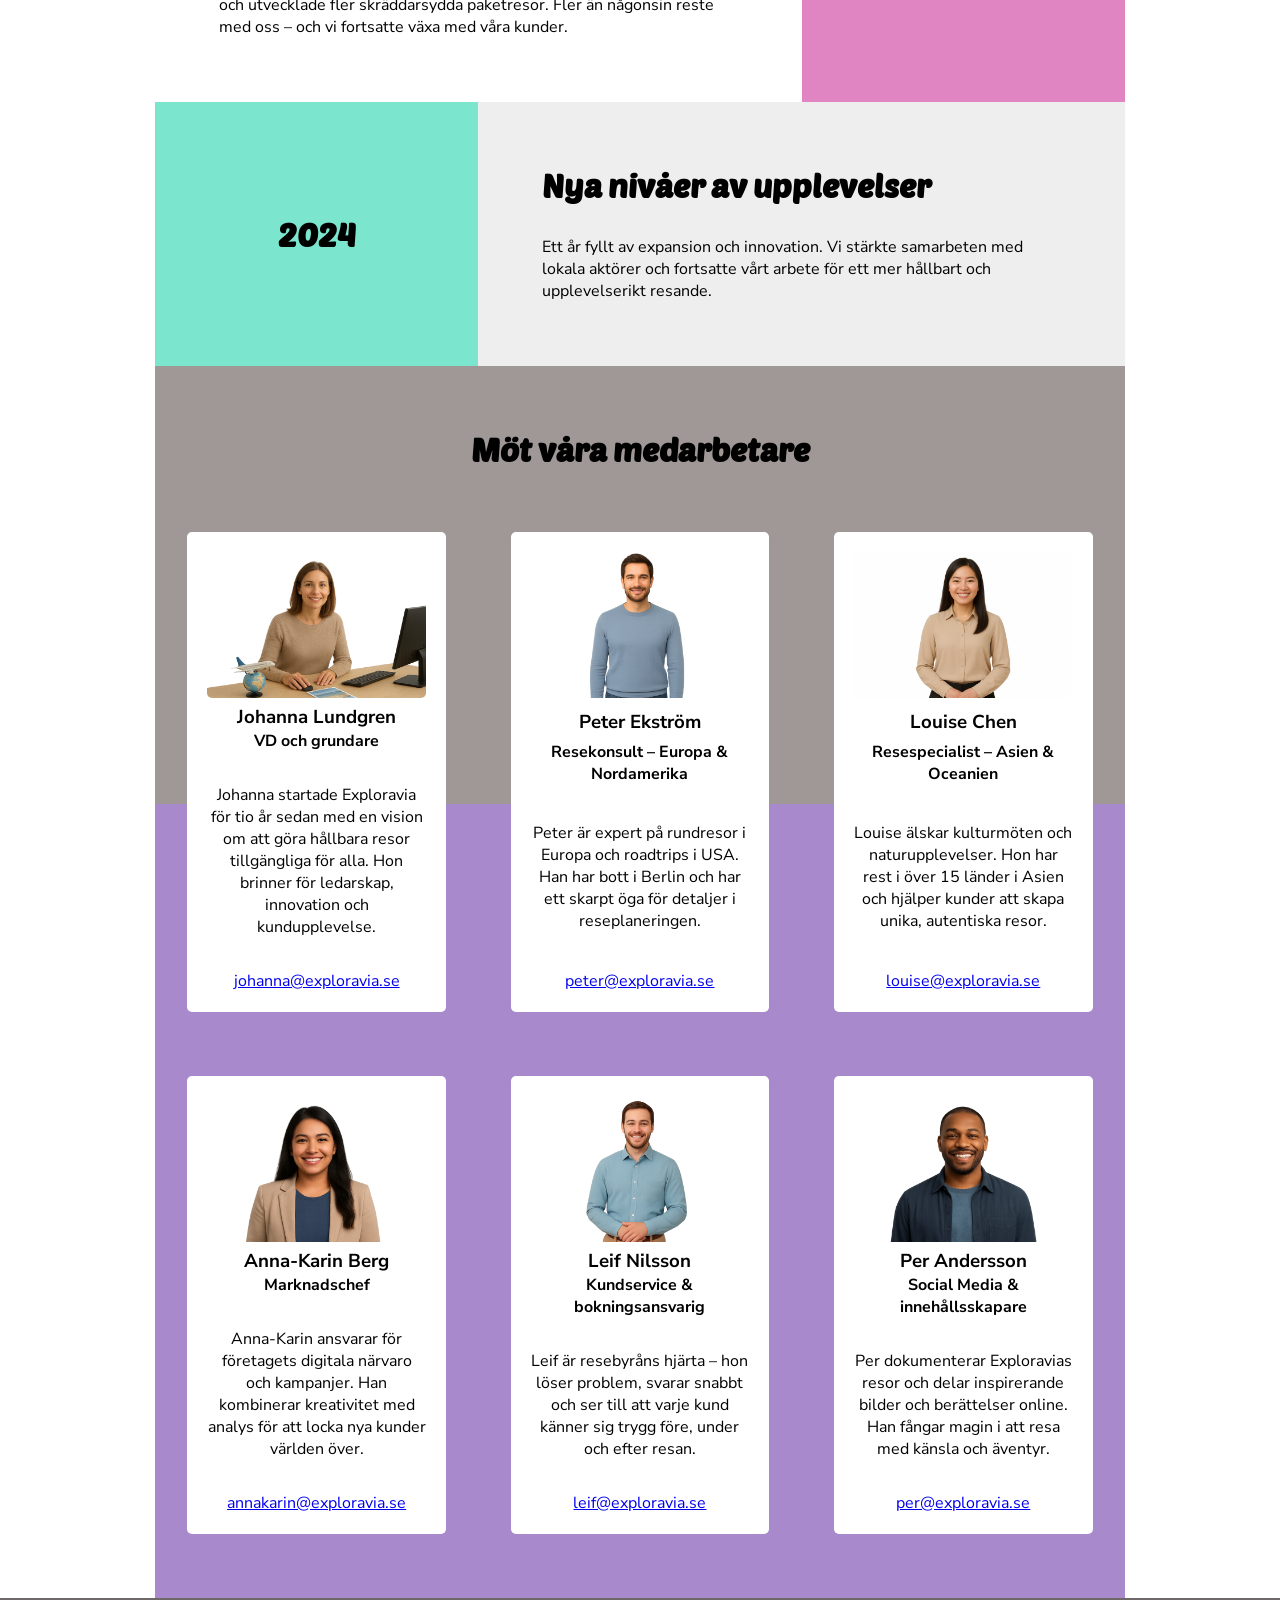
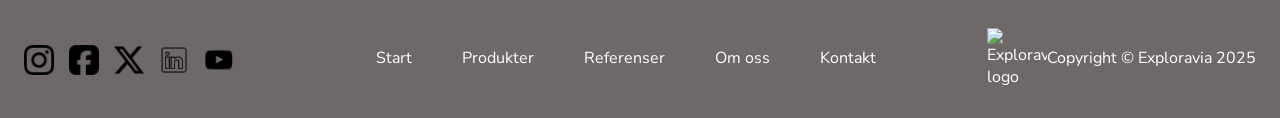
==== commit 480925e5: "Fixed faulty margin and paths to images" ====
--- a/about.html
+++ b/about.html
@@ -19,7 +19,9 @@
           <a href="/index.html">
             <img src="img/Logo-Exploravia.png" alt="Exploravia-logo">
           </a>
-          <span class="logo-text">Exploravia</span>
+          <a href="/index.html">
+            <span class="logo-text">Exploravia</span>
+          </a>
         </div>
         <input type="text" name="Sök" placeholder="Sök" class="search">
       </div>
@@ -129,7 +131,7 @@
                         <h3>Johanna Lundgren</h3>
                         <h4>VD och grundare</h4>
                         <p>Johanna startade Exploravia för tio år sedan med en vision om att göra hållbara resor tillgängliga för alla. Hon brinner för ledarskap, innovation och kundupplevelse.</p>
-                        <span><a href="mailto:johanna@exploravia.se" class="email-link">johanna@exploravia.se</a></span>
+                        <span><a href="mailto:johanna@exploravia.se">johanna@exploravia.se</a></span>
                     </div>
                 </div>
                 <div class="card-item2">
@@ -140,7 +142,7 @@
                         <h3>Peter Ekström</h3>
                         <h4>Resekonsult – Europa & Nordamerika</h4>
                         <p>Peter är expert på rundresor i Europa och roadtrips i USA. Han har bott i Berlin och har ett skarpt öga för detaljer i reseplaneringen.</p>
-                        <span><a href="mailto:peter@exploravia.se" class="email-link">peter@exploravia.se</a></span>
+                        <span><a href="mailto:peter@exploravia.se">peter@exploravia.se</a></span>
                     </div>
                 </div>
                 <div class="card-item3">
@@ -151,7 +153,7 @@
                         <h3>Louise Chen</h3>
                         <h4>Resespecialist – Asien & Oceanien</h4>
                         <p>Louise älskar kulturmöten och naturupplevelser. Hon har rest i över 15 länder i Asien och hjälper kunder att skapa unika, autentiska resor.</p>
-                        <span><a href="mailto:louise@exploravia.se" class="email-link">louise@exploravia.se</a></span>
+                        <span><a href="mailto:louise@exploravia.se">louise@exploravia.se</a></span>
                     </div>
                 </div>
                 <div class="card-item4">
@@ -162,7 +164,7 @@
                         <h3>Anna-Karin Berg</h3>
                         <h4>Marknadschef</h4>
                         <p>Anna-Karin ansvarar för företagets digitala närvaro och kampanjer. Han kombinerar kreativitet med analys för att locka nya kunder världen över.</p>
-                        <span><a href="mailto:annakarin@exploravia.se" class="email-link">annakarin@exploravia.se</a></span>
+                        <span><a href="mailto:annakarin@exploravia.se">annakarin@exploravia.se</a></span>
                     </div>
                 </div>
                 <div class="card-item5">
@@ -173,7 +175,7 @@
                         <h3>Leif Nilsson</h3>
                         <h4>Kundservice & bokningsansvarig</h4>
                         <p>Leif är resebyråns hjärta – hon löser problem, svarar snabbt och ser till att varje kund känner sig trygg före, under och efter resan.</p>
-                        <span><a href="mailto:leif@exploravia.se" class="email-link">leif@exploravia.se</a></span>
+                        <span><a href="mailto:leif@exploravia.se">leif@exploravia.se</a></span>
                     </div>
                 </div>
                 <div class="card-item6">
@@ -184,7 +186,7 @@
                         <h3>Per Andersson</h3>
                         <h4>Social Media & innehållsskapare</h4>
                         <p>Per dokumenterar Exploravias resor och delar inspirerande bilder och berättelser online. Han fångar magin i att resa med känsla och äventyr.</p>
-                        <span><a href="mailto:per@exploravia.se" class="email-link">per@exploravia.se</a></span>
+                        <span><a href="mailto:per@exploravia.se">per@exploravia.se</a></span>
                     </div>
                 </div>
             </div>
--- a/style.css
+++ b/style.css
@@ -48,6 +48,9 @@
     font-size: 2em;
 }
 
+.logo a {
+    text-decoration: none;
+}
 .search {
     background-color: #FFFFFF;
     color: #000000;
@@ -541,9 +544,6 @@
     grid-template-rows: auto auto;
     background-color: #A09797;
     position: relative;
-    z-index: 2;
-    margin-top: -50px;
-
 }
 
 .main-item1 {
@@ -670,10 +670,6 @@
     text-decoration: none;
 }
 
-a.email-link {
-    color: #000000;
-}
-
 button {
     background-color: #7CE5CD;
     font-family: Nunito Sans, 'Gill Sans', 'Gill Sans MT', Calibri, sans-serif;
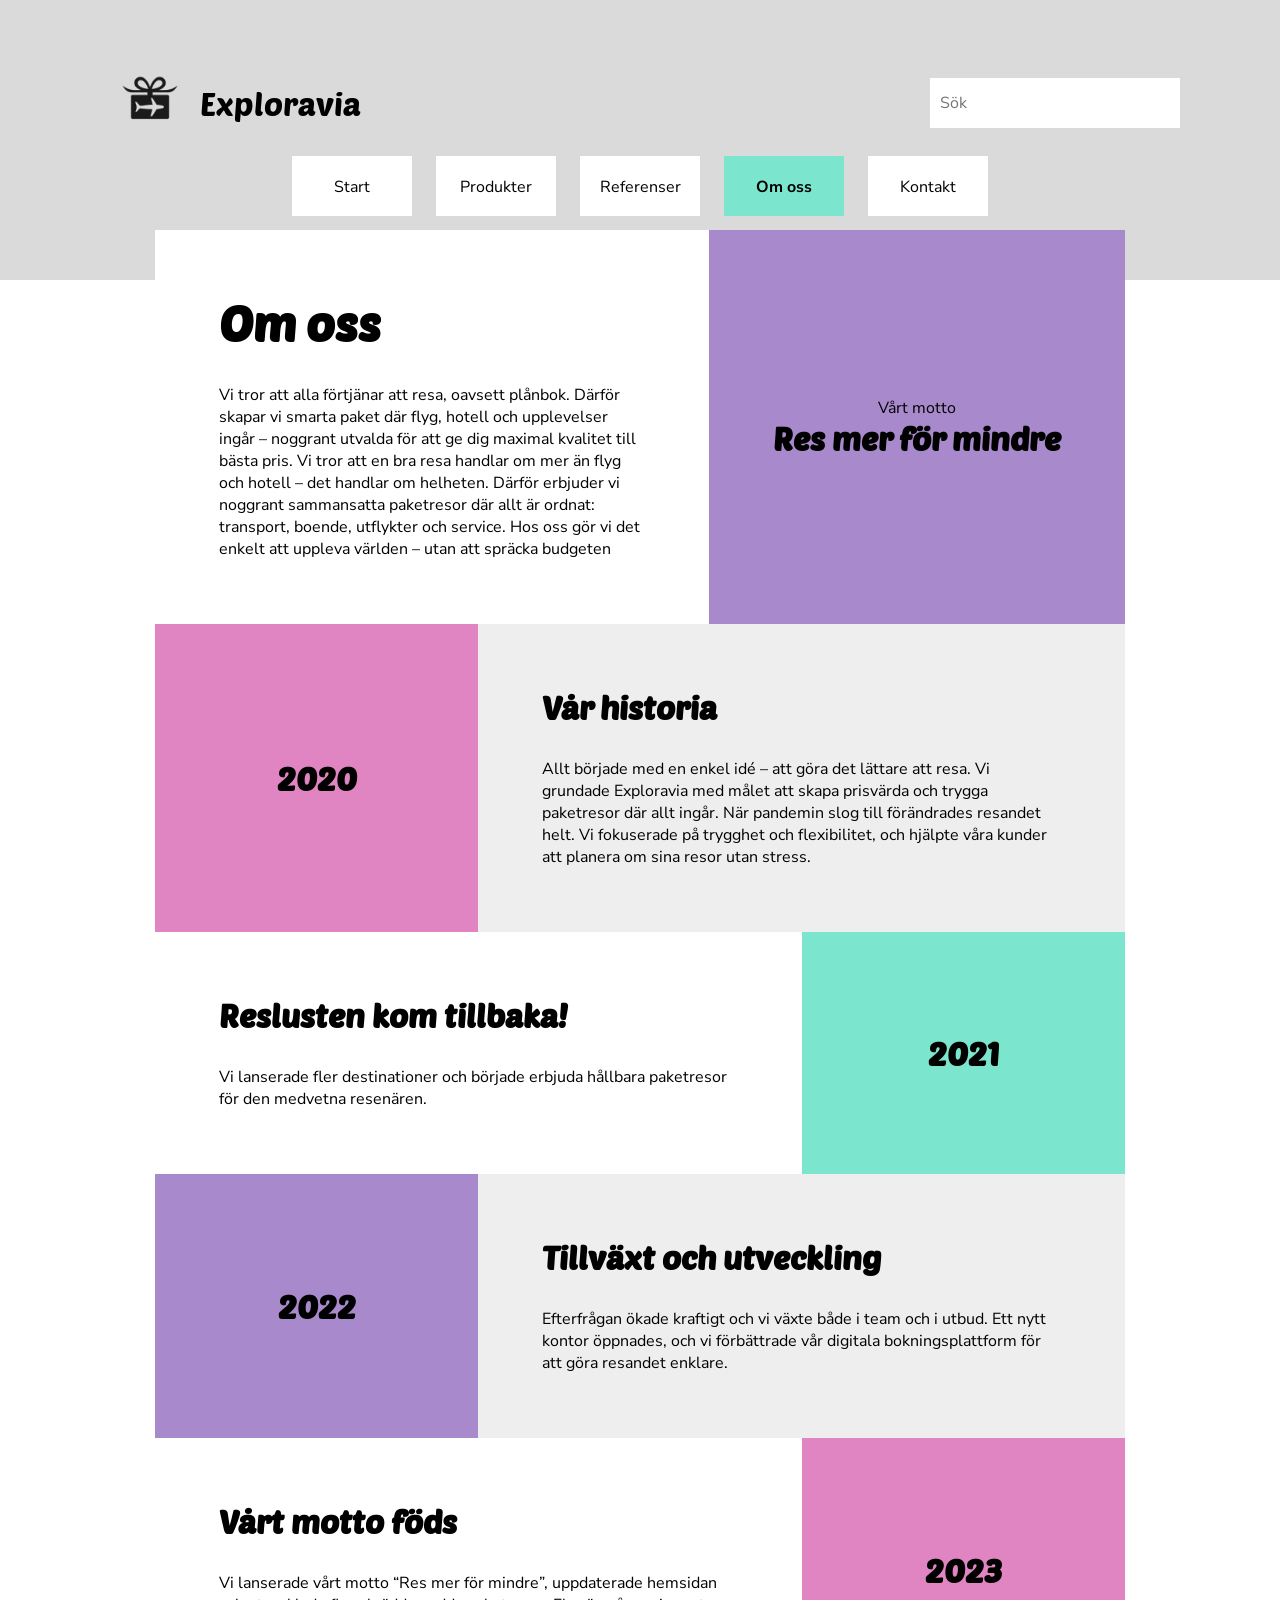
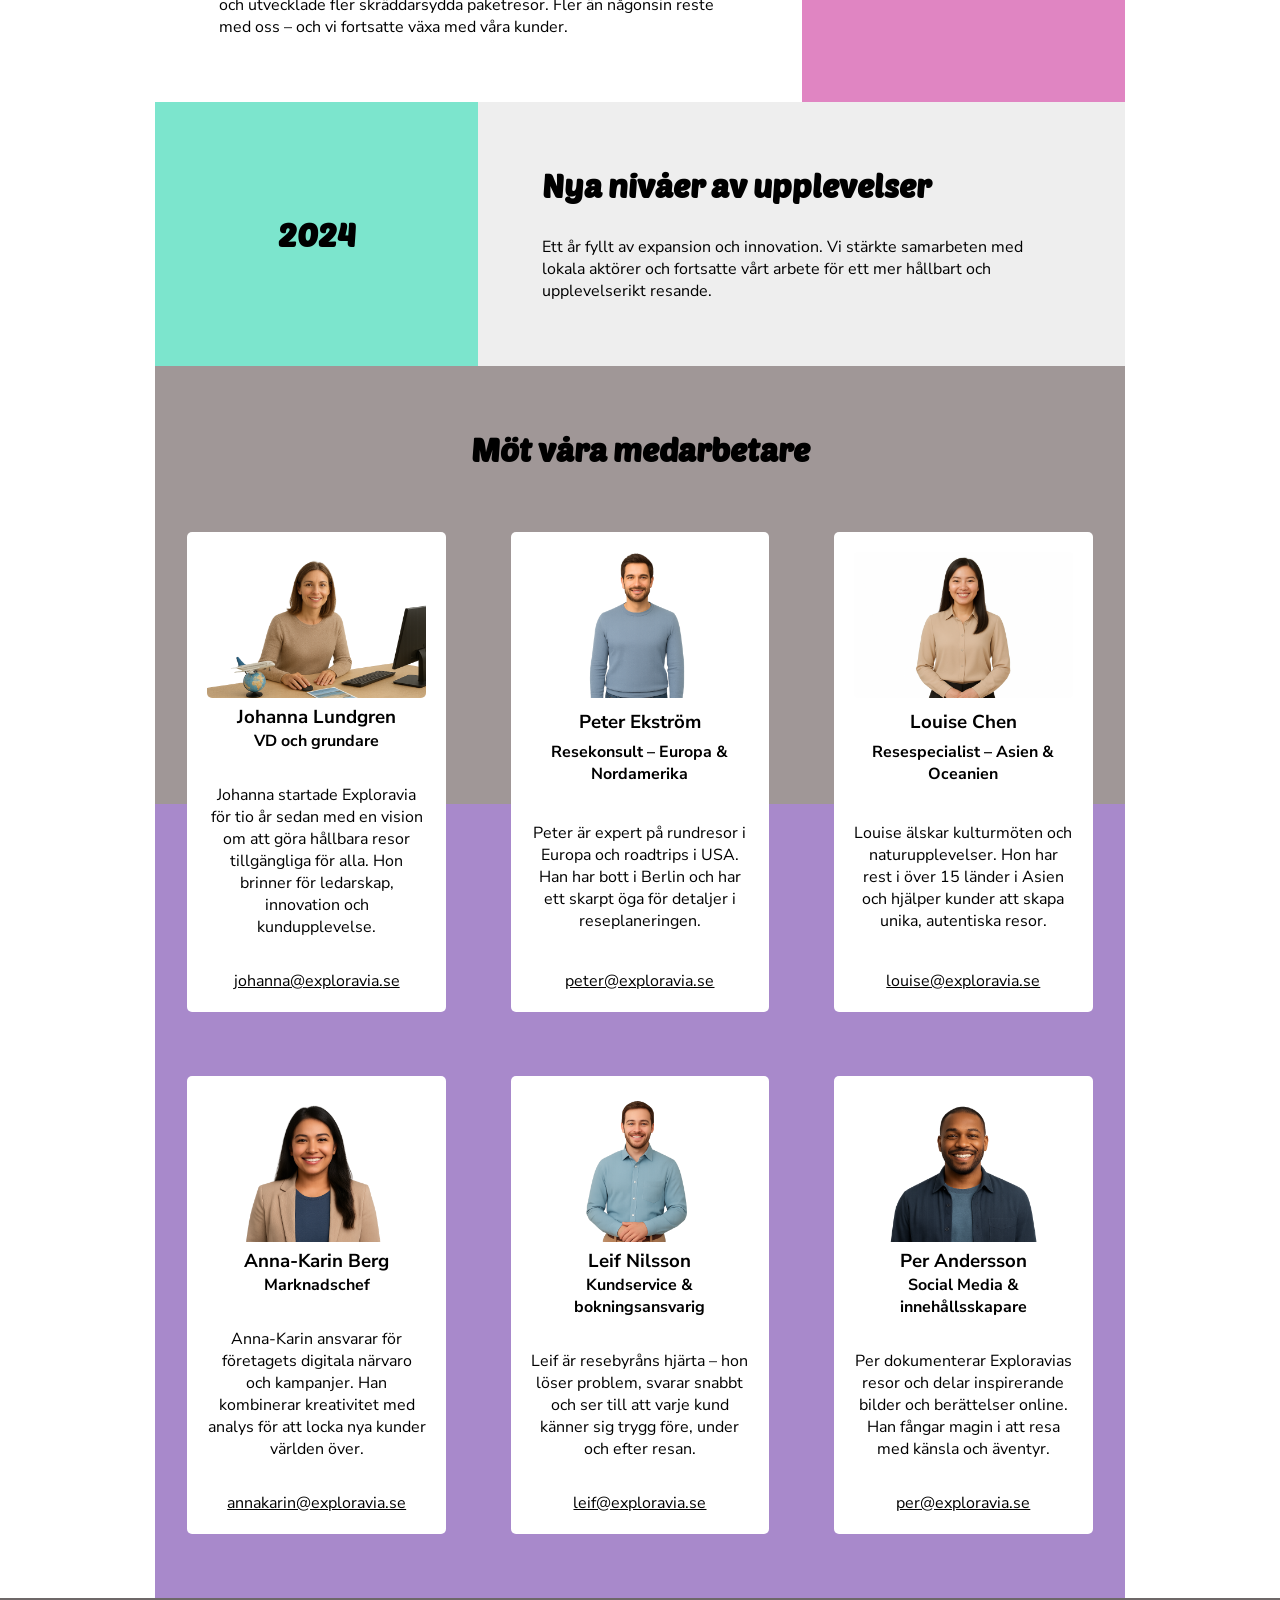
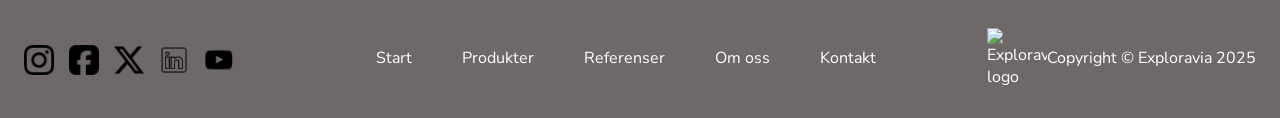
==== commit 3112dd13: "Merge branch 'alexander' of https://github.com/ellenfredholm-ctrl/Projektarbete---F-retagssida into " ====
--- a/about.html
+++ b/about.html
@@ -131,7 +131,7 @@
                         <h3>Johanna Lundgren</h3>
                         <h4>VD och grundare</h4>
                         <p>Johanna startade Exploravia för tio år sedan med en vision om att göra hållbara resor tillgängliga för alla. Hon brinner för ledarskap, innovation och kundupplevelse.</p>
-                        <span><a href="mailto:johanna@exploravia.se">johanna@exploravia.se</a></span>
+                        <span><a href="mailto:johanna@exploravia.se" class="email-link">johanna@exploravia.se</a></span>
                     </div>
                 </div>
                 <div class="card-item2">
@@ -142,7 +142,7 @@
                         <h3>Peter Ekström</h3>
                         <h4>Resekonsult – Europa & Nordamerika</h4>
                         <p>Peter är expert på rundresor i Europa och roadtrips i USA. Han har bott i Berlin och har ett skarpt öga för detaljer i reseplaneringen.</p>
-                        <span><a href="mailto:peter@exploravia.se">peter@exploravia.se</a></span>
+                        <span><a href="mailto:peter@exploravia.se" class="email-link">peter@exploravia.se</a></span>
                     </div>
                 </div>
                 <div class="card-item3">
@@ -153,7 +153,7 @@
                         <h3>Louise Chen</h3>
                         <h4>Resespecialist – Asien & Oceanien</h4>
                         <p>Louise älskar kulturmöten och naturupplevelser. Hon har rest i över 15 länder i Asien och hjälper kunder att skapa unika, autentiska resor.</p>
-                        <span><a href="mailto:louise@exploravia.se">louise@exploravia.se</a></span>
+                        <span><a href="mailto:louise@exploravia.se" class="email-link">louise@exploravia.se</a></span>
                     </div>
                 </div>
                 <div class="card-item4">
@@ -164,7 +164,7 @@
                         <h3>Anna-Karin Berg</h3>
                         <h4>Marknadschef</h4>
                         <p>Anna-Karin ansvarar för företagets digitala närvaro och kampanjer. Han kombinerar kreativitet med analys för att locka nya kunder världen över.</p>
-                        <span><a href="mailto:annakarin@exploravia.se">annakarin@exploravia.se</a></span>
+                        <span><a href="mailto:annakarin@exploravia.se" class="email-link">annakarin@exploravia.se</a></span>
                     </div>
                 </div>
                 <div class="card-item5">
@@ -175,7 +175,7 @@
                         <h3>Leif Nilsson</h3>
                         <h4>Kundservice & bokningsansvarig</h4>
                         <p>Leif är resebyråns hjärta – hon löser problem, svarar snabbt och ser till att varje kund känner sig trygg före, under och efter resan.</p>
-                        <span><a href="mailto:leif@exploravia.se">leif@exploravia.se</a></span>
+                        <span><a href="mailto:leif@exploravia.se" class="email-link">leif@exploravia.se</a></span>
                     </div>
                 </div>
                 <div class="card-item6">
@@ -186,7 +186,7 @@
                         <h3>Per Andersson</h3>
                         <h4>Social Media & innehållsskapare</h4>
                         <p>Per dokumenterar Exploravias resor och delar inspirerande bilder och berättelser online. Han fångar magin i att resa med känsla och äventyr.</p>
-                        <span><a href="mailto:per@exploravia.se">per@exploravia.se</a></span>
+                        <span><a href="mailto:per@exploravia.se" class="email-link">per@exploravia.se</a></span>
                     </div>
                 </div>
             </div>
--- a/style.css
+++ b/style.css
@@ -670,6 +670,10 @@
     text-decoration: none;
 }
 
+a.email-link {
+    color: #000000;
+}
+
 button {
     background-color: #7CE5CD;
     font-family: Nunito Sans, 'Gill Sans', 'Gill Sans MT', Calibri, sans-serif;
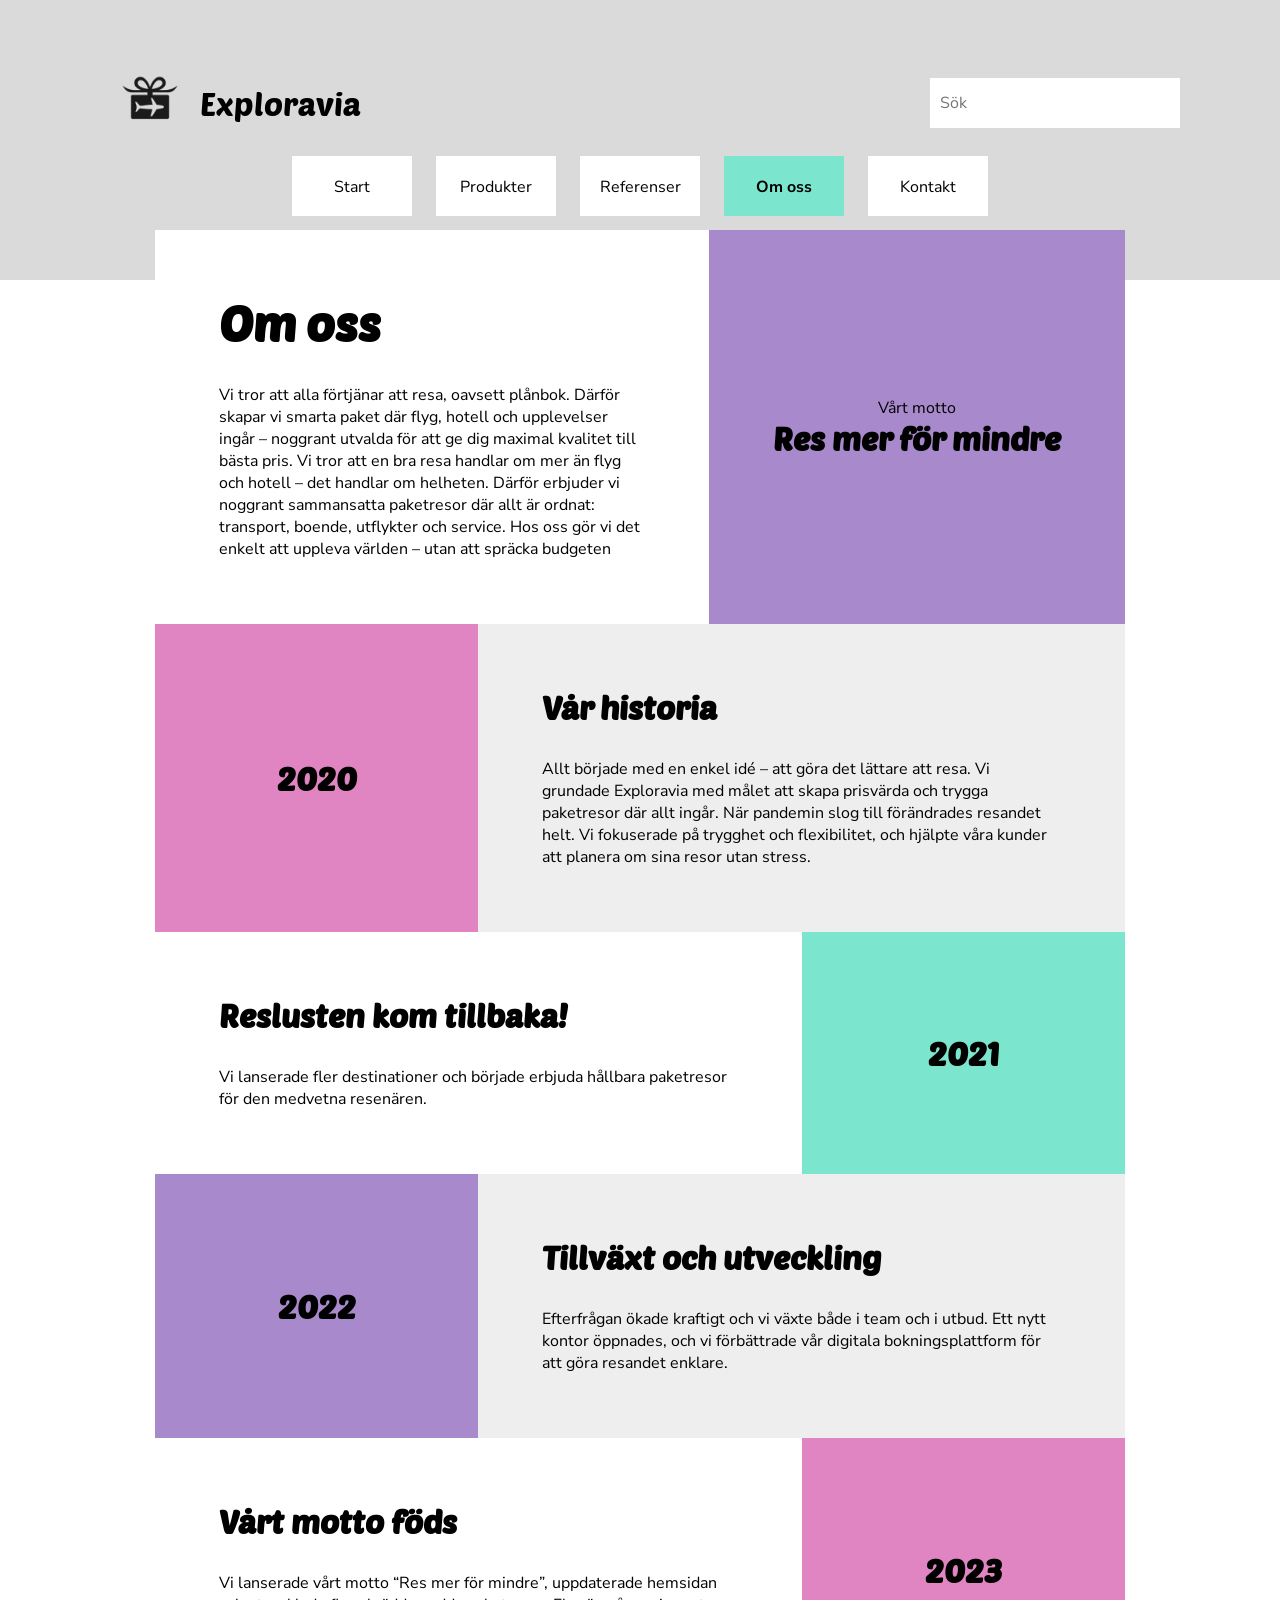
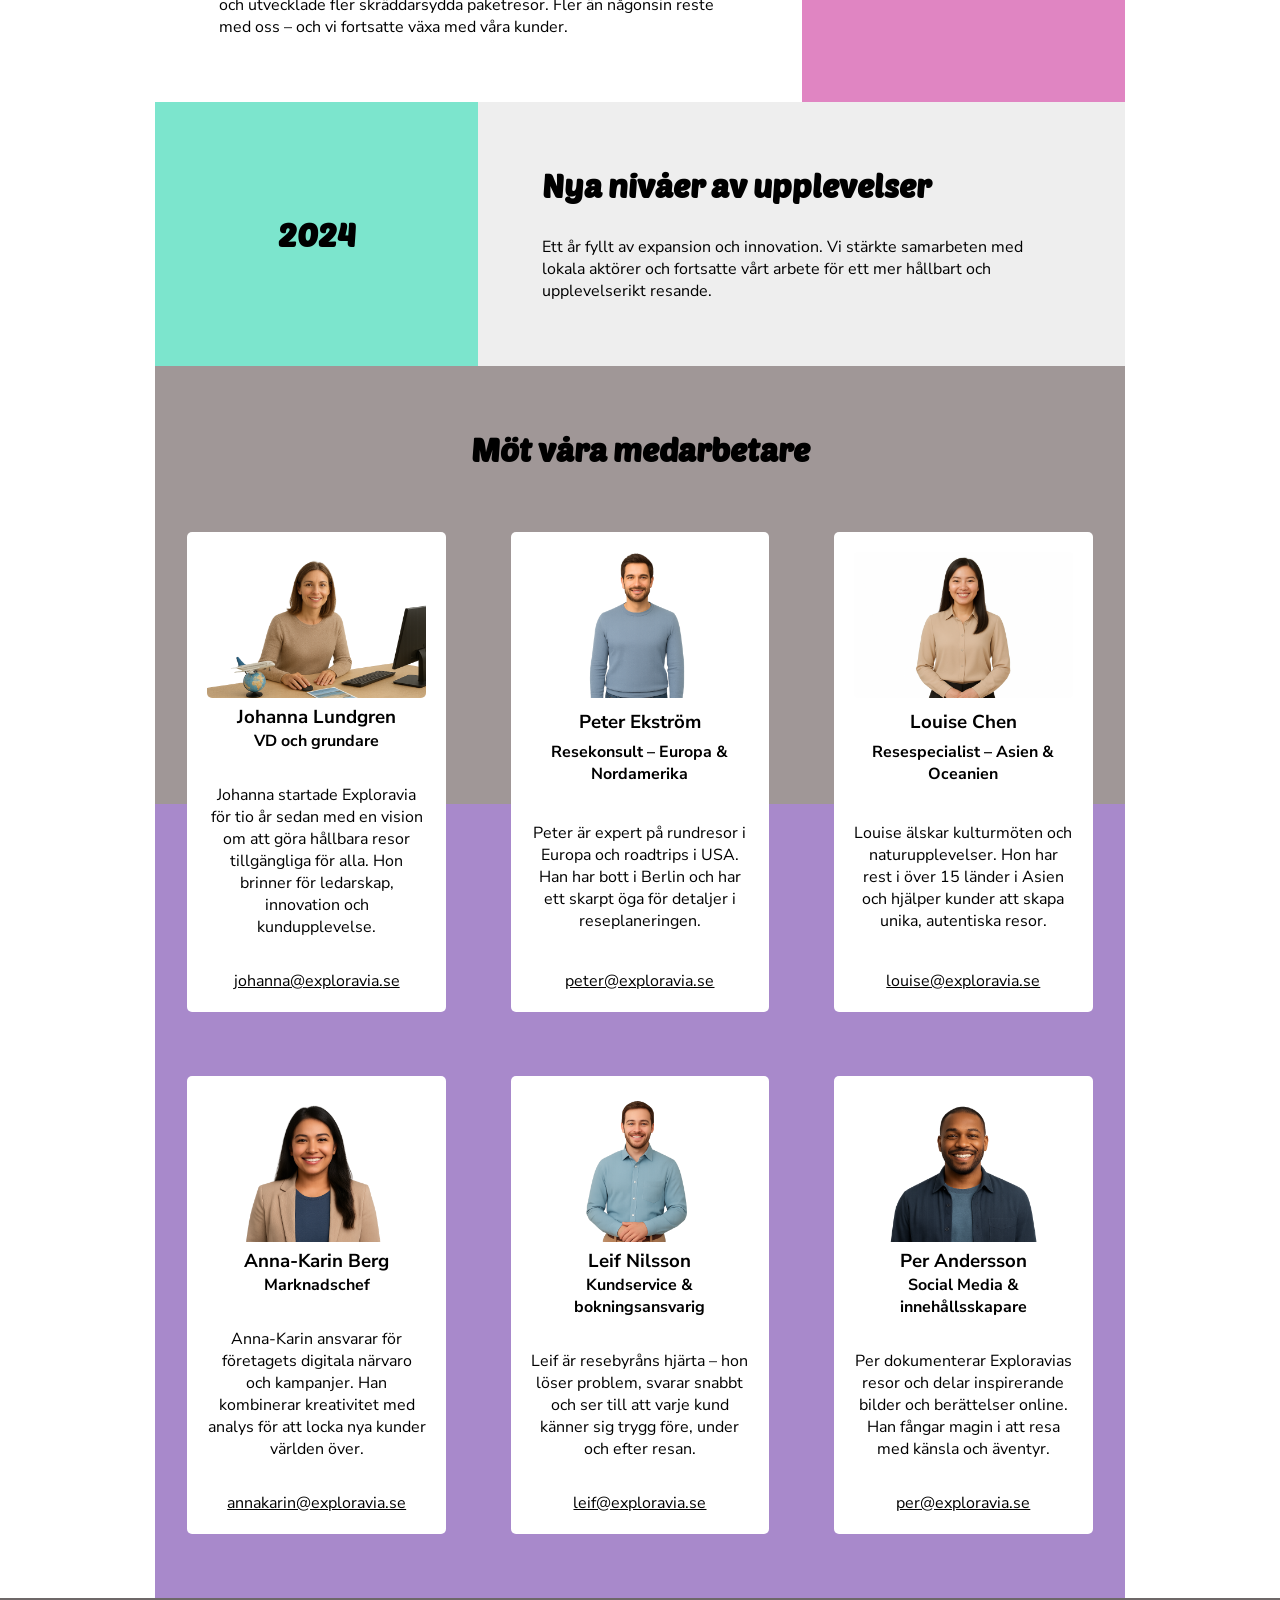
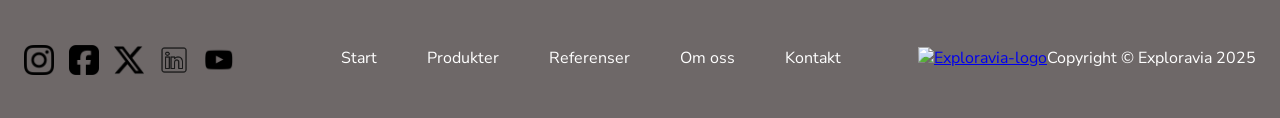
==== commit b4ebeb46: "Made footer icon path to index" ====
--- a/about.html
+++ b/about.html
@@ -212,7 +212,9 @@
         </ul>
       </div>
       <div class="footer-logo">
-        <img src="img/Logo-exploravia.png" alt="Exploravia-logo">
+        <a href="/index.html">
+          <img src="img/Logo-exploravia.png" alt="Exploravia-logo">
+        </a>
         <div class="footer-copyright">
         <span>Copyright © Exploravia 2025</span>
         </div>
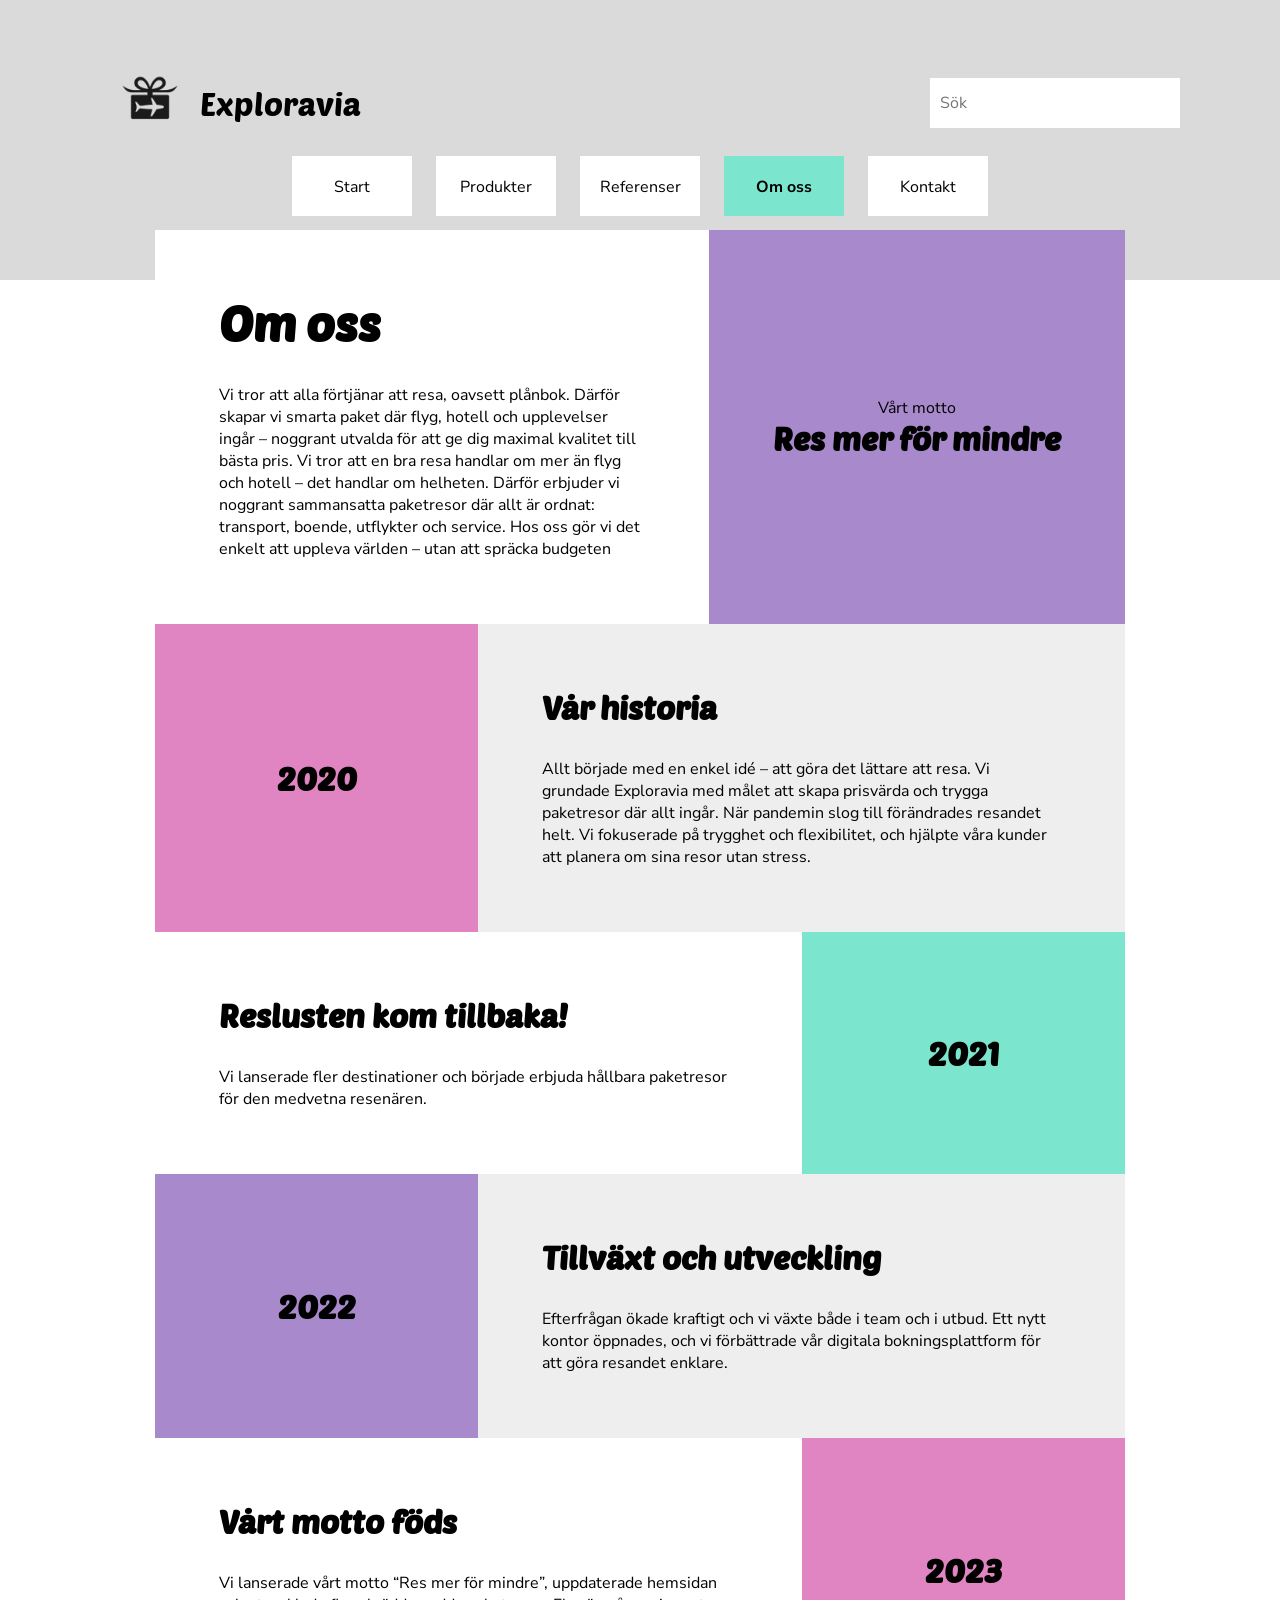
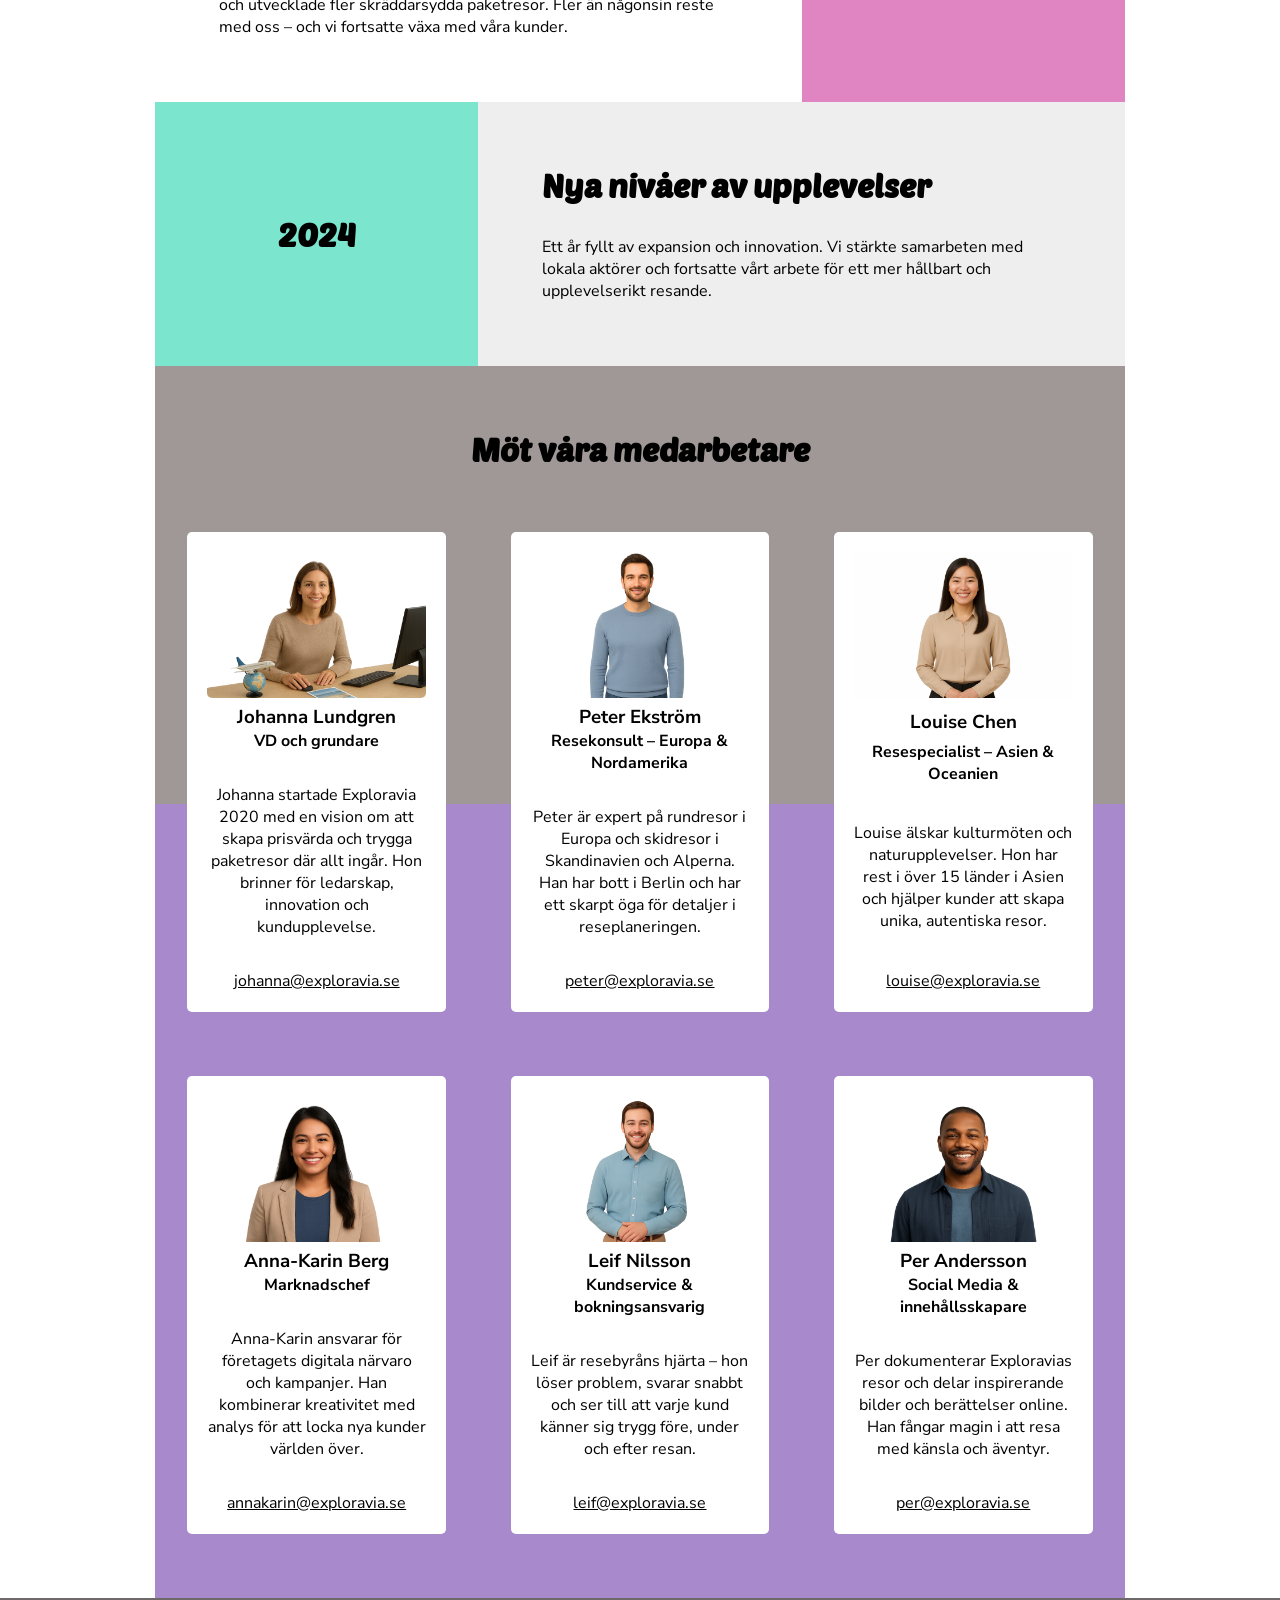
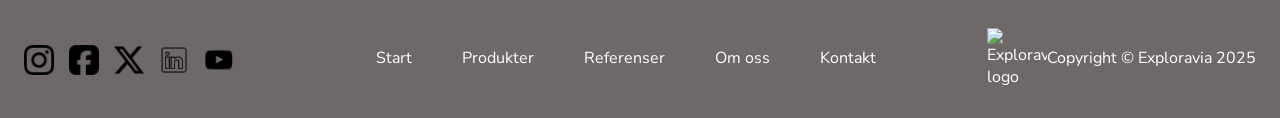
==== commit 363a5be9: "updated about text" ====
--- a/about.html
+++ b/about.html
@@ -130,7 +130,7 @@
                         </div>
                         <h3>Johanna Lundgren</h3>
                         <h4>VD och grundare</h4>
-                        <p>Johanna startade Exploravia för tio år sedan med en vision om att göra hållbara resor tillgängliga för alla. Hon brinner för ledarskap, innovation och kundupplevelse.</p>
+                        <p>Johanna startade Exploravia 2020 med en vision om att skapa prisvärda och trygga paketresor där allt ingår. Hon brinner för ledarskap, innovation och kundupplevelse.</p>
                         <span><a href="mailto:johanna@exploravia.se" class="email-link">johanna@exploravia.se</a></span>
                     </div>
                 </div>
@@ -141,7 +141,7 @@
                         </div>
                         <h3>Peter Ekström</h3>
                         <h4>Resekonsult – Europa & Nordamerika</h4>
-                        <p>Peter är expert på rundresor i Europa och roadtrips i USA. Han har bott i Berlin och har ett skarpt öga för detaljer i reseplaneringen.</p>
+                        <p>Peter är expert på rundresor i Europa och skidresor i Skandinavien och Alperna. Han har bott i Berlin och har ett skarpt öga för detaljer i reseplaneringen.</p>
                         <span><a href="mailto:peter@exploravia.se" class="email-link">peter@exploravia.se</a></span>
                     </div>
                 </div>
@@ -212,9 +212,7 @@
         </ul>
       </div>
       <div class="footer-logo">
-        <a href="/index.html">
-          <img src="img/Logo-exploravia.png" alt="Exploravia-logo">
-        </a>
+        <img src="img/Logo-exploravia.png" alt="Exploravia-logo">
         <div class="footer-copyright">
         <span>Copyright © Exploravia 2025</span>
         </div>
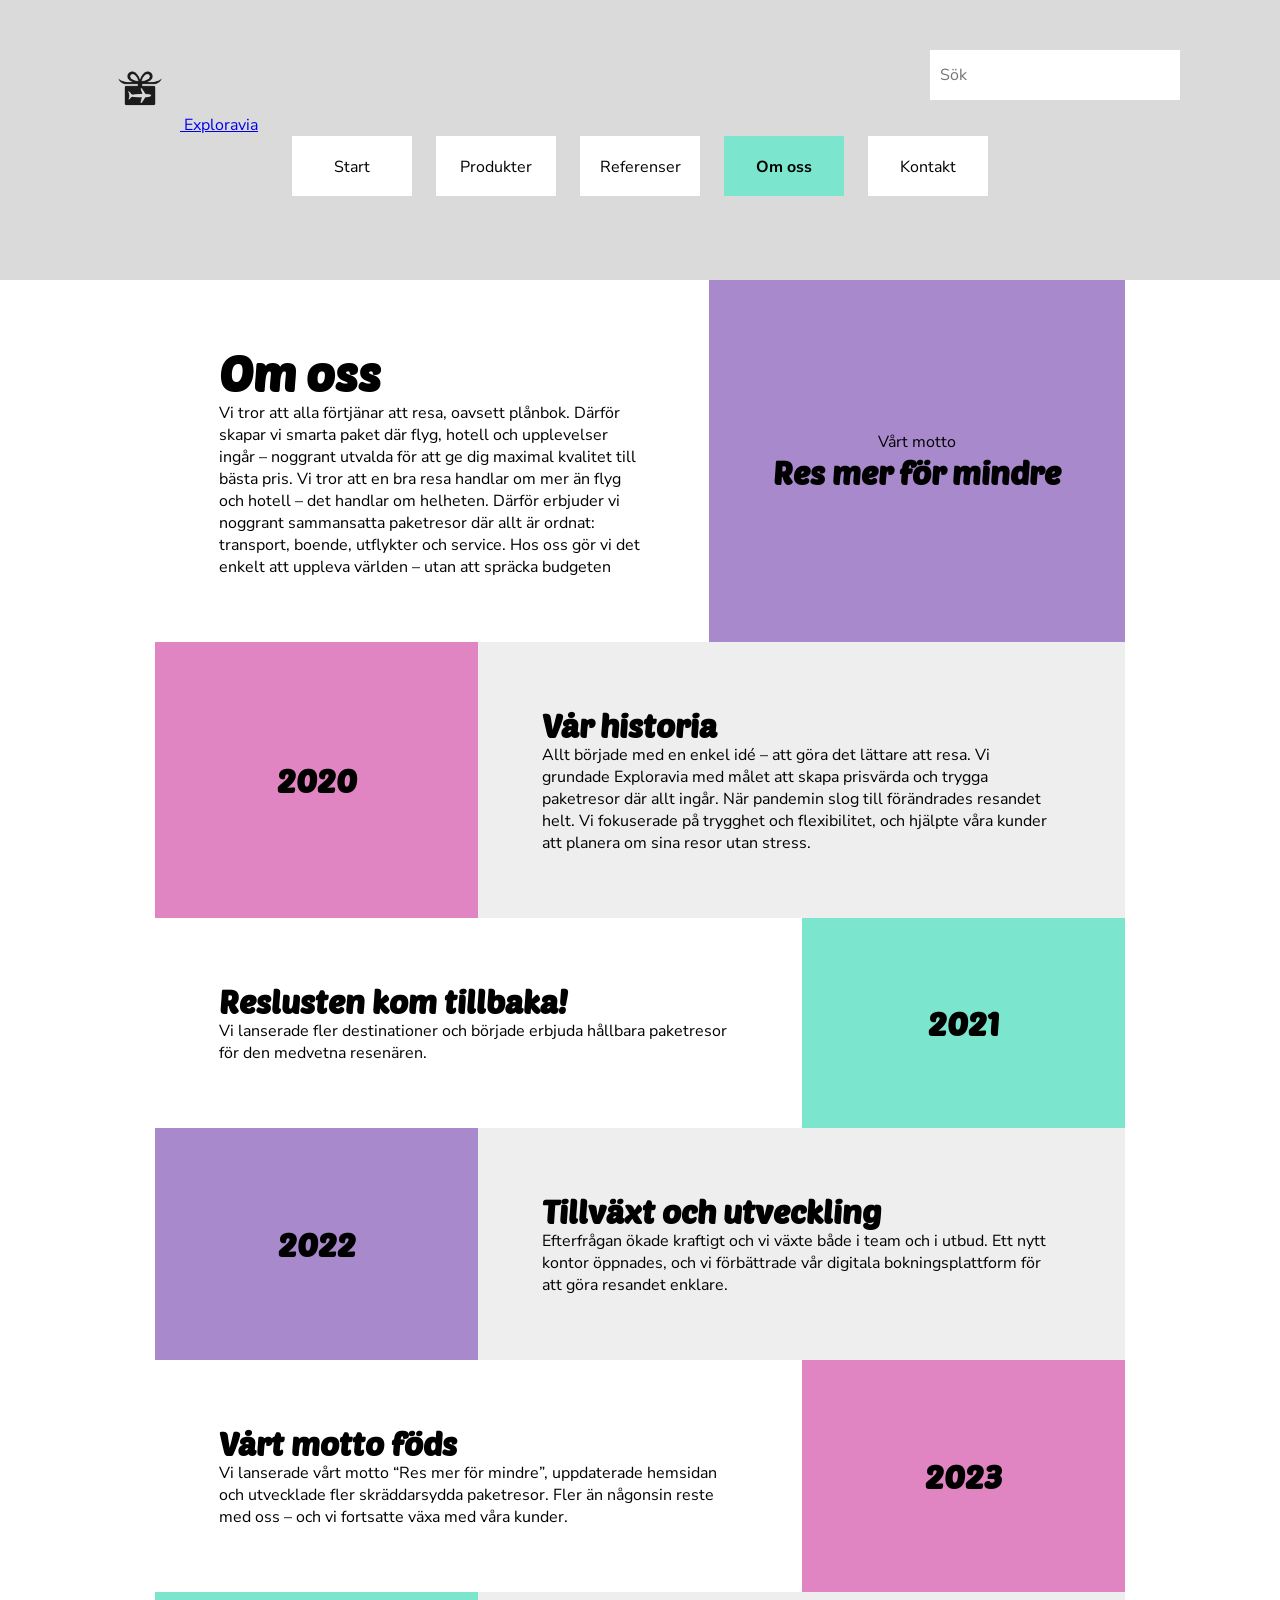
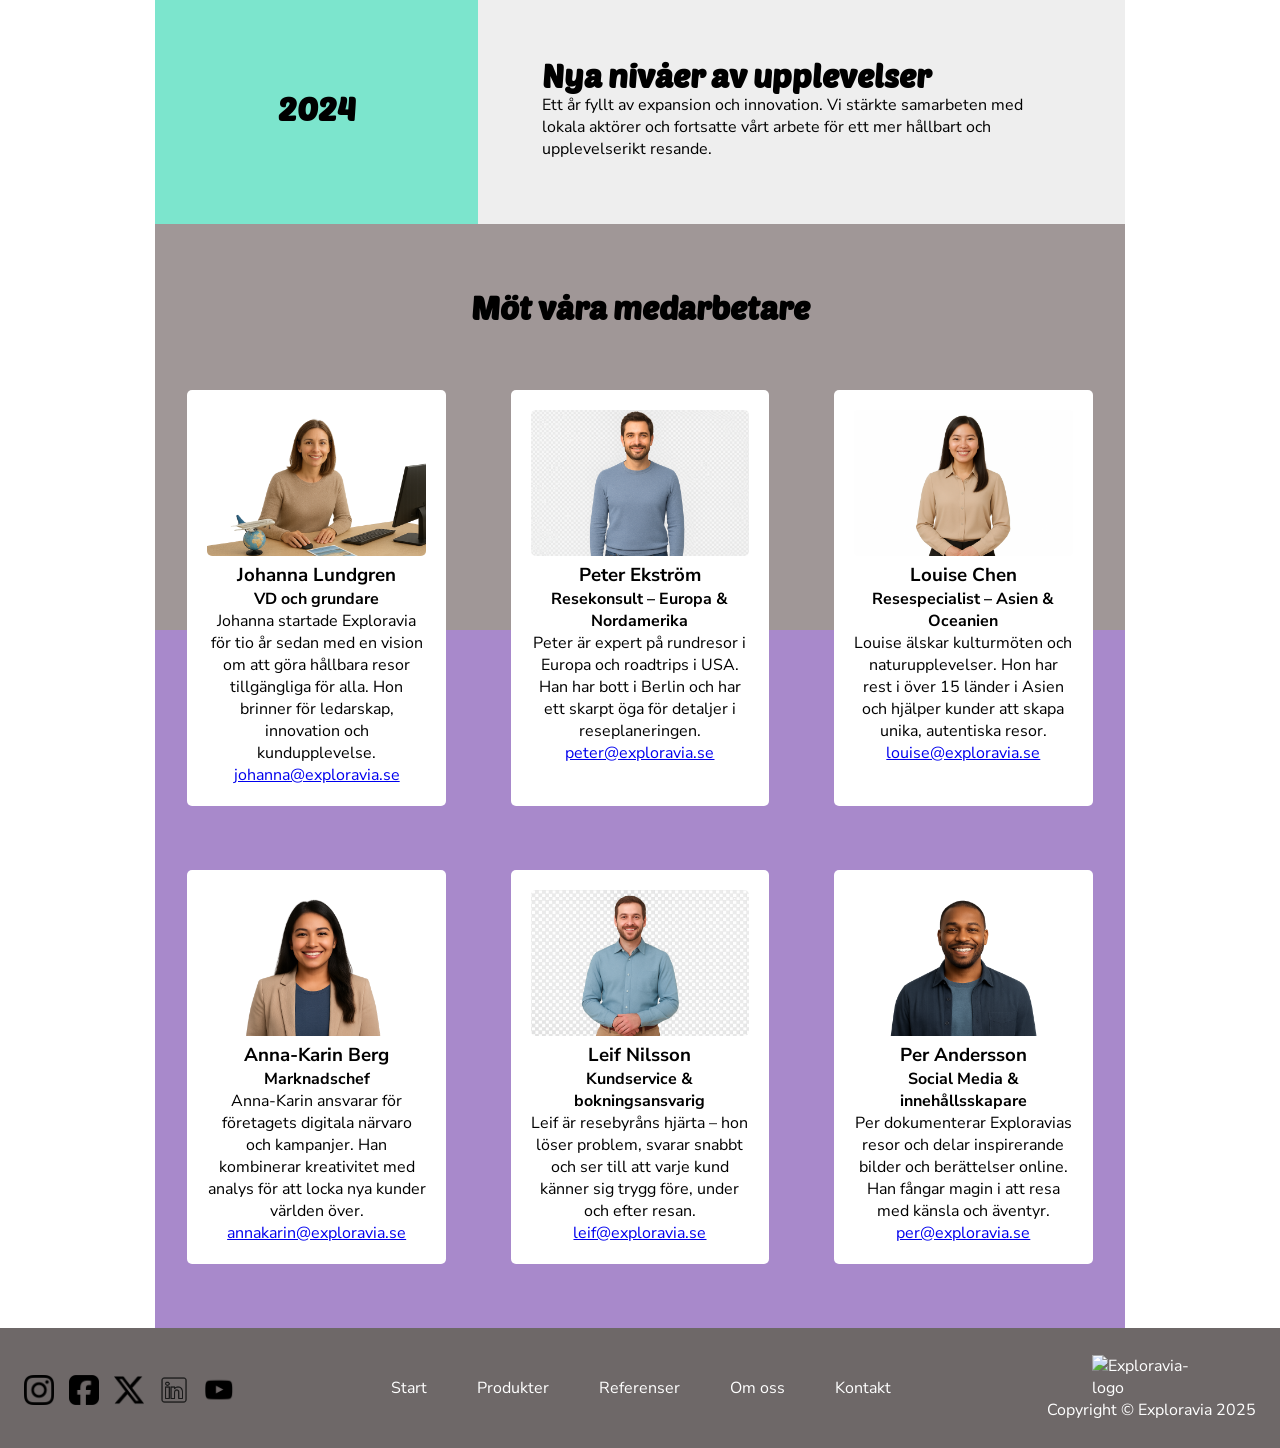
==== commit 001a1c35: "Fixade loggans storlek i footern" ====
--- a/about.html
+++ b/about.html
@@ -126,67 +126,67 @@
                 <div class="card-item1">
                     <div class="card">
                         <div class="imgcontainer">
-                            <img src="img/staff/VDn-johanna.png">
+                            <img src="img/VDn johanna.png">
                         </div>
                         <h3>Johanna Lundgren</h3>
                         <h4>VD och grundare</h4>
-                        <p>Johanna startade Exploravia 2020 med en vision om att skapa prisvärda och trygga paketresor där allt ingår. Hon brinner för ledarskap, innovation och kundupplevelse.</p>
-                        <span><a href="mailto:johanna@exploravia.se" class="email-link">johanna@exploravia.se</a></span>
+                        <p>Johanna startade Exploravia för tio år sedan med en vision om att göra hållbara resor tillgängliga för alla. Hon brinner för ledarskap, innovation och kundupplevelse.</p>
+                        <span><a href="mailto:johanna@exploravia.se">johanna@exploravia.se</a></span>
                     </div>
                 </div>
                 <div class="card-item2">
                     <div class="card">
                         <div class="imgcontainer">
-                            <img src="img/staff/peter.png">
+                            <img src="img/peter.png">
                         </div>
                         <h3>Peter Ekström</h3>
                         <h4>Resekonsult – Europa & Nordamerika</h4>
-                        <p>Peter är expert på rundresor i Europa och skidresor i Skandinavien och Alperna. Han har bott i Berlin och har ett skarpt öga för detaljer i reseplaneringen.</p>
-                        <span><a href="mailto:peter@exploravia.se" class="email-link">peter@exploravia.se</a></span>
+                        <p>Peter är expert på rundresor i Europa och roadtrips i USA. Han har bott i Berlin och har ett skarpt öga för detaljer i reseplaneringen.</p>
+                        <span><a href="mailto:peter@exploravia.se">peter@exploravia.se</a></span>
                     </div>
                 </div>
                 <div class="card-item3">
                     <div class="card">
                         <div class="imgcontainer">
-                            <img src="img/staff/louise.png">
+                            <img src="img/louise.png">
                         </div>
                         <h3>Louise Chen</h3>
                         <h4>Resespecialist – Asien & Oceanien</h4>
                         <p>Louise älskar kulturmöten och naturupplevelser. Hon har rest i över 15 länder i Asien och hjälper kunder att skapa unika, autentiska resor.</p>
-                        <span><a href="mailto:louise@exploravia.se" class="email-link">louise@exploravia.se</a></span>
+                        <span><a href="mailto:louise@exploravia.se">louise@exploravia.se</a></span>
                     </div>
                 </div>
                 <div class="card-item4">
                     <div class="card">
                         <div class="imgcontainer">
-                            <img src="img/staff/anna-karin.png">
+                            <img src="img/anna-karin.png">
                         </div>
                         <h3>Anna-Karin Berg</h3>
                         <h4>Marknadschef</h4>
                         <p>Anna-Karin ansvarar för företagets digitala närvaro och kampanjer. Han kombinerar kreativitet med analys för att locka nya kunder världen över.</p>
-                        <span><a href="mailto:annakarin@exploravia.se" class="email-link">annakarin@exploravia.se</a></span>
+                        <span><a href="mailto:annakarin@exploravia.se">annakarin@exploravia.se</a></span>
                     </div>
                 </div>
                 <div class="card-item5">
                     <div class="card">
                         <div class="imgcontainer">
-                            <img src="img/staff/leif.png">
+                            <img src="img/leif.png">
                         </div>
                         <h3>Leif Nilsson</h3>
                         <h4>Kundservice & bokningsansvarig</h4>
                         <p>Leif är resebyråns hjärta – hon löser problem, svarar snabbt och ser till att varje kund känner sig trygg före, under och efter resan.</p>
-                        <span><a href="mailto:leif@exploravia.se" class="email-link">leif@exploravia.se</a></span>
+                        <span><a href="mailto:leif@exploravia.se">leif@exploravia.se</a></span>
                     </div>
                 </div>
                 <div class="card-item6">
                     <div class="card">
                         <div class="imgcontainer">
-                            <img src="img/staff/per.png">
+                            <img src="img/per.png">
                         </div>
                         <h3>Per Andersson</h3>
                         <h4>Social Media & innehållsskapare</h4>
                         <p>Per dokumenterar Exploravias resor och delar inspirerande bilder och berättelser online. Han fångar magin i att resa med känsla och äventyr.</p>
-                        <span><a href="mailto:per@exploravia.se" class="email-link">per@exploravia.se</a></span>
+                        <span><a href="mailto:per@exploravia.se">per@exploravia.se</a></span>
                     </div>
                 </div>
             </div>
@@ -195,11 +195,11 @@
     <footer>
       <div class="footer-socials">
         <ul>
-          <li><a target="_blank" href="https://www.instagram.com/"><img src="img/icons/black-instagram-icon.png"></a></li>
-          <li><a target="_blank" href="https://www.facebook.com/?locale=sv_SE"><img src="img/icons/facebook-square-black-icon.png"></a>
-          <li><a target="_blank" href="https://x.com/"><img src="img/icons/x-social-media-black-icon.png"></a></li>
-          <li><a target="_blank" href="https://www.linkedin.com/"><img src="img/icons/icons8-linkedin-50.png"></a></li>
-          <li><a target="_blank" href="https://www.youtube.com/"><img src="img/icons/youtube-icon.png"></a></li>
+          <li><a target="_blank" href="https://www.instagram.com/"><img src="img/black-instagram-icon.png"></a></li>
+          <li><a target="_blank" href="https://www.facebook.com/?locale=sv_SE"><img src="img/facebook-square-black-icon.png"></a>
+          <li><a target="_blank" href="https://x.com/"><img src="img/x-social-media-black-icon.png"></a></li>
+          <li><a target="_blank" href="https://www.linkedin.com/"><img src="img/icons8-linkedin-50.png"></a></li>
+          <li><a target="_blank" href="https://www.youtube.com/"><img src="img/youtube-icon.png"></a></li>
         </ul>
       </div>
       <div class="footer-links">
@@ -215,8 +215,8 @@
         <img src="img/Logo-exploravia.png" alt="Exploravia-logo">
         <div class="footer-copyright">
         <span>Copyright © Exploravia 2025</span>
-        </div>
-      </div>
+      </div>
+    <div>
     </footer>
 </body>
 </html>
--- a/style.css
+++ b/style.css
@@ -3,7 +3,6 @@
     margin: 0;
     padding: 0;
 }
-
 body {
     /* margin: 0 auto;
     padding: 0; */
@@ -20,37 +19,25 @@
     /* justify-content: center;
     align-items: center; */
     flex-direction: column;
+    /* nedan är för att göra så att headern ligger under main content */
     position: relative;
     z-index: 1;
     padding: 0 50px;
 }
 
-.logo {
-    display: flex;
-    align-items: center;
-}
-
 .logo-search {
     display: flex;
     justify-content: space-between;
     padding: 50px;
     padding-bottom: 0;
-    align-items: center;
 }
 
 .logo img {
-    width: 100px;
-}
-
-.logo-text {
-    font-family: Poetsen One, 'Gill Sans', 'Gill Sans MT', Calibri, sans-serif;
-    color: #000000;
-    font-size: 2em;
-}
-
-.logo a {
-    text-decoration: none;
-}
+    height: 80px;
+    width: auto;
+    border-radius: 5px;
+}
+
 .search {
     background-color: #FFFFFF;
     color: #000000;
@@ -109,11 +96,16 @@
     display: block;
 }
 
+
+/* Kontakt */
+
 .contact-page {
     display: flex;
     flex-direction: column;
     align-items: center;
     width: 970px;
+
+    /* nedan är för att göra så main content lägger sig över header */
     position: relative;
     z-index: 2;
     margin-top: -50px;
@@ -152,15 +144,13 @@
 .contact-info-head {
     text-align: center;
 }
-
 .icon-text-alignment {
     display: flex;
     flex-direction: row;
     justify-content: space-around;
     margin-top: 20px;
 }
-
-.contact-info p, .contact-info span {
+.contact-info p {
     font-size:1.25em;
 }
 
@@ -268,11 +258,12 @@
     max-width: 400px;
 }
 
+
+
 h1 {
     font-size: 3em;
     font-family: Poetsen One, 'Gill Sans', 'Gill Sans MT', Calibri, sans-serif;
 }
-
 h2 {
     font-size: 2em;
     font-family: Poetsen One, 'Gill Sans', 'Gill Sans MT', Calibri, sans-serif;
@@ -285,7 +276,6 @@
     grid-template-rows: auto auto;
     background-color: #A09797;
 }
-
 .history-left-item1 {
     grid-row-start: 1;
     grid-row-end: 2;
@@ -297,7 +287,6 @@
     padding: 4em;
     background-color: #E085C2;
 }
-
 .history-left-item2 {
     grid-row-start: 1;
     grid-row-end: 2;
@@ -309,7 +298,6 @@
     padding: 4em;
     background-color: #EEEEEE;
 }
-
 .history-left-item3 {
     grid-row-start: 1;
     grid-row-end: 2;
@@ -321,7 +309,6 @@
     padding: 4em;
     background-color: #A889CB;
 }
-
 .history-left-item4 {
     grid-row-start: 1;
     grid-row-end: 2;
@@ -333,7 +320,6 @@
     padding: 4em;
     background-color: #EEEEEE;
 }
-
 .history-left-item5 {
     grid-row-start: 1;
     grid-row-end: 2;
@@ -345,7 +331,6 @@
     padding: 4em;
     background-color: #7CE5CD;
 }
-
 .history-left-item6 {
     grid-row-start: 1;
     grid-row-end: 2;
@@ -357,14 +342,12 @@
     padding: 4em;
     background-color: #EEEEEE;
 }
-
 .history-right-container {
     display: grid;
     padding: 0em;
     grid-template-columns: 4fr 2fr;
     grid-template-rows: auto auto;
 }
-
 .history-right-item1 {
     /* padding: 0 2em; */
     grid-row-start: 2;
@@ -377,7 +360,6 @@
     padding: 4em;
     background-color: #FFFFFF;
 }
-
 .history-right-item2 {
     grid-row-start: 2;
     grid-row-end: 3;
@@ -389,7 +371,6 @@
     text-align: center;
     background-color: #7CE5CD;
 }
-
 .history-right-item3 {
     /* padding: 0 2em; */
     grid-row-start: 2;
@@ -402,7 +383,6 @@
     padding: 4em;
     background-color: #FFFFFF;
 }
-
 .history-right-item4 {
     grid-row-start: 2;
     grid-row-end: 3;
@@ -414,7 +394,6 @@
     text-align: center;
     background-color: #E085C2;
 }
-
 .cards-container {
     display: grid;
     grid-template-columns: 1fr 1fr 1fr;
@@ -422,57 +401,45 @@
     padding: 0;
     background-color: #A09797;
 }
-
 .card {
     text-align: center;
     background-color: #fff;
     width: 80%;
     padding: 20px;
     border-radius: 5px;
-    display: flex;
-    flex-direction: column;
-    justify-content: space-between;
-    /* align-items: center; */
-}
-
+  }
 .card img {
     max-width: 100%;
     height: auto;
     border-radius: 5px;
 }
-
 .card-item1, .card-item2, .card-item3, .card-item4, .card-item5, .card-item6, .card-item7, .card-item8, .card-item9, .card-item10, .card-item11, .card-item12 {
     display: flex;
     justify-content: center;
     padding: 0;
     padding-bottom: 4rem;
 }
-
 .card-item1 {
     grid-row-start: 1;
     grid-row-end: 1;
     grid-column-start: 1;
     grid-column-end: 2;
 }
-
 .card-item2 {
     grid-row-start: 1;
     grid-row-end: 1;
     grid-column-start: 2;
     grid-column-end: 3;
 }
-
 .card-item3 {
     grid-row-start: 1;
     grid-row-end: 1;
     grid-column-start: 3;
     grid-column-end: 4;
 }
-
 .card-item1, .card-item2, .card-item3 {
     background: linear-gradient(#A09797 50%, #A889CB 50%);
 }
-
 .card-item4, .card-item5, .card-item6, .card-item7, .card-item8, .card-item9, .card-item10, .card-item11, .card-item12 {
     background:#A889CB 100%;
 }
@@ -482,11 +449,7 @@
     padding: 0em;
     grid-template-columns: 1fr 1fr;
     grid-template-rows: auto auto;
-    position: relative;
-    z-index: 2;
-    margin-top: -50px;
-}
-
+}
 .index-item1 {
     grid-row-start: 1;
     grid-row-end: 3;
@@ -498,7 +461,6 @@
     background-color: #FFFFFF;
     padding: 4rem;
 }
-
 .index-item2 {
     grid-row-start: 1;
     grid-row-end: 2;
@@ -511,7 +473,6 @@
     background-color: #A889CB;
     padding: 4rem;
 }
-
 .index-item3 {
     /* padding: 0 2em; */
     grid-row-start: 2;
@@ -525,7 +486,6 @@
     background-color: #E085C2;
     padding: 4rem;
 }
-
 .index-item4 {
     grid-row-start: 2;
     grid-row-end: 3;
@@ -536,16 +496,14 @@
     align-items: center;
     text-align: center;
 }
-
 .main-container {
     display: grid;
     padding: 0em;
     grid-template-columns: 4fr 3fr;
     grid-template-rows: auto auto;
     background-color: #A09797;
-    position: relative;
-}
-
+
+}
 .main-item1 {
     /* padding: 0em; */
     grid-row-start: 1;
@@ -557,7 +515,6 @@
     justify-content: center;
     padding: 4em;
 }
-
 .main-item2 {
     /* padding: 0em; */
     grid-row-start: 1;
@@ -568,40 +525,13 @@
     align-items: flex-start;
     justify-content: center;
     padding: 4em;
-    font-weight: bold;
-    font-size: 1.1em;
-}
-
-.main-item3 {
-    /* padding: 0em; */
-    grid-row-start: 2;
-    grid-row-end: 2;
-    grid-column-start: 1;
-    grid-column-end: 3;
-    display: flex;
-    align-items: flex-start;
-    justify-content: center;
-    padding: 0 4em 4em 4em;
-}
-
- p {
-    margin: 2em 0;
-}
-
- p:last-child {
-    margin-bottom: 0;
-}
-
+}
 main {
     margin: 0 auto;
     padding: 0;
     max-width: 60.625rem;
     background-color: #A09797;
-    position: relative;
-    z-index: 2;
-    margin-top: -50px;
-}
-
+}
 .main-left-container {
     display: grid;
     padding: 0em;
@@ -610,7 +540,6 @@
     background-color: #A09797;
 
 }
-
 .main-left-item1 {
     grid-row-start: 1;
     grid-row-end: 2;
@@ -622,7 +551,6 @@
     padding: 4em;
     background-color: #FFFFFF;
 }
-
 .main-left-item2 {
     grid-row-start: 1;
     grid-row-end: 2;
@@ -634,11 +562,6 @@
     text-align: center;
     background-color: #A889CB;
 }
-
-.main-left-item2 p, .main-item2 p, .index-item2 p, .index-item3 p, .main-item3 p:first-child {
-    margin: 0;
-}
-
 .main-left-item3 {
     grid-row-start: 1;
     grid-row-end: 2;
@@ -651,7 +574,6 @@
     padding: 4em;
     background-color: #A889CB;
 }
-
 .main-left-item4 {
     grid-row-start: 1;
     grid-row-end: 2;
@@ -664,17 +586,24 @@
     padding: 4em;
     background-color: #A09797;
 }
-
+/* button {
+    background-color: #fff;
+    border: none;
+    border-radius: 30px;
+    text-transform: uppercase;
+    font-weight: bold;
+    padding: 15px 45px;
+    text-align: center;
+    display: inline-block;
+    margin: 4px 2px;
+    cursor: pointer;
+} */
 button a {
     color: #000;
     text-decoration: none;
 }
 
-a.email-link {
-    color: #000000;
-}
-
-button {
+.small-button {
     background-color: #7CE5CD;
     font-family: Nunito Sans, 'Gill Sans', 'Gill Sans MT', Calibri, sans-serif;
     border: none;
@@ -690,7 +619,7 @@
     font-size: medium;
 }
 
-button:hover {
+.small-button:hover {
     box-shadow: 0 0 6px 6px rgba(110, 104, 104, 0.28);
 }
 
@@ -698,21 +627,17 @@
     background-color: #7CE5CD;
     color: #fff;
 }
-
 .references-container {
     display: grid;
     grid-template-rows: auto auto;
     grid-template-columns: 1fr 1fr 1fr;
 }
-
 .references-item1, .references-item2, .references-item3, .references-item4, .references-item5, .references-item6, .references-item8 {
     padding: 2em;
 }
-
 div[class^="references-item"] {
     text-align: center;
 }
-
 .references-item1 {
     grid-row-start: 1;
     grid-row-end: 2;
@@ -722,7 +647,6 @@
     display: flex;
     align-items: flex-start;
 }
-
 .references-item2 {
     grid-row-start: 1;
     grid-row-end: 2;
@@ -732,7 +656,6 @@
     display: flex;
     align-items: flex-start;
 }
-
 .references-item3 {
     grid-row-start: 1;
     grid-row-end: 2;
@@ -742,7 +665,6 @@
     display: flex;
     align-items: flex-start;
 }
-
 .references-item4 {
     grid-row-start: 2;
     grid-row-end: 3;
@@ -752,7 +674,6 @@
     display: flex;
     align-items: flex-start;
 }
-
 .references-item5 {
     grid-row-start: 2;
     grid-row-end: 3;
@@ -762,7 +683,6 @@
     display: flex;
     align-items: flex-start;
 }
-
 .references-item6 {
     grid-row-start: 2;
     grid-row-end: 3;
@@ -772,7 +692,6 @@
     display: flex;
     align-items: flex-start;
 }
-
 footer {
     background-color: #6E6868;
     color: #ffffff;
@@ -782,16 +701,13 @@
     align-items: center;
     height: 120px;
 }
-
 footer ul {
     padding: 0;
     list-style: none;
 }
-
 footer ul li a {
     text-decoration: none;
 }
-
 footer ul li a:hover {
     font-weight: bold;
 }
@@ -800,6 +716,7 @@
     color: #ffffff;
 }
 
+
 .footer-socials img {
     max-height: 30px;
 }
@@ -809,7 +726,6 @@
     display: flex;
     align-items: center;
     max-height: 30px;
-
 }
 
 .footer-socials ul {
@@ -823,19 +739,14 @@
     display: flex;
     align-items: center;
     gap: 50px;
-    margin-left: 30px;
-}
-
-.footer-logo {
-    display: flex;
-    align-items: center;  
+
 }
 
 .footer-logo img {
-    width: 60px;    
-}
-
-
-
-
-
+    width: 120px;      /* justera storlek här */
+    height: auto;      /* behåll proportioner */
+    display: block;
+    margin: 0 auto;    /* centrerar horisontellt */
+  }
+
+
